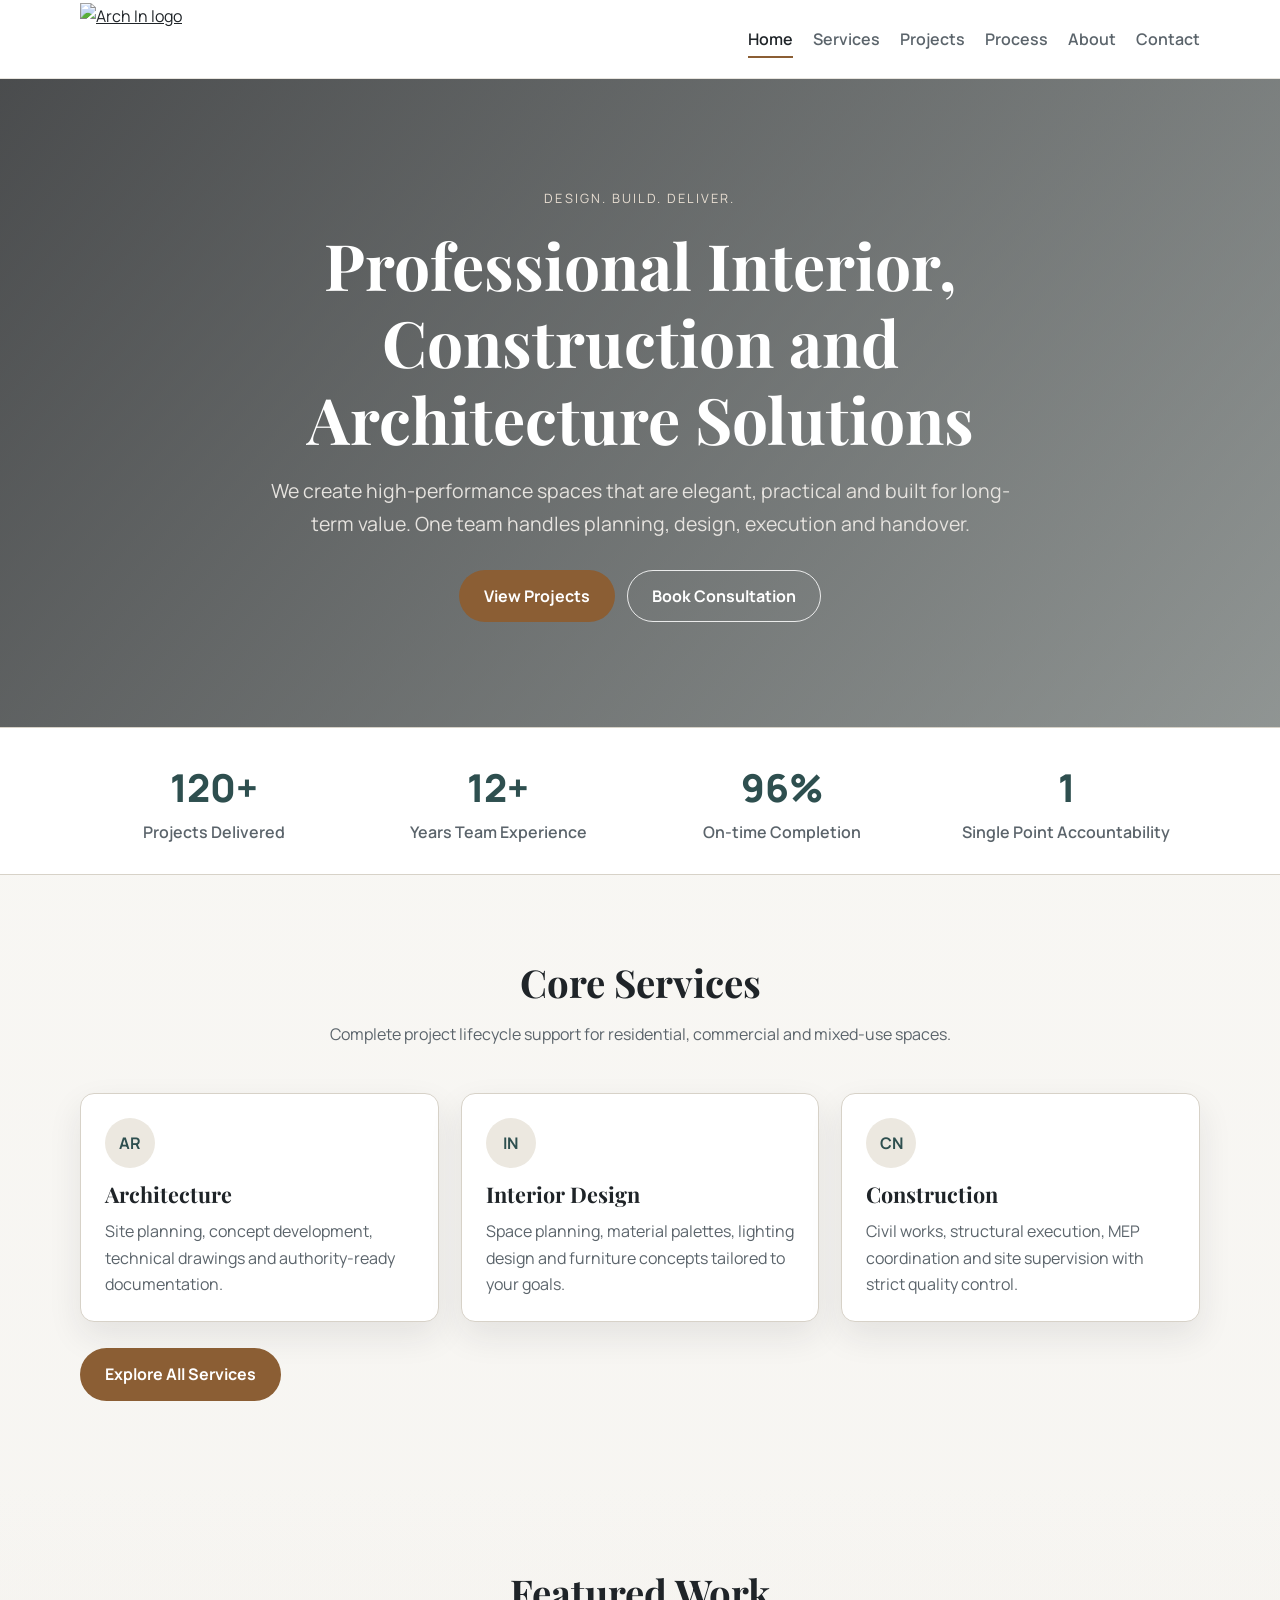
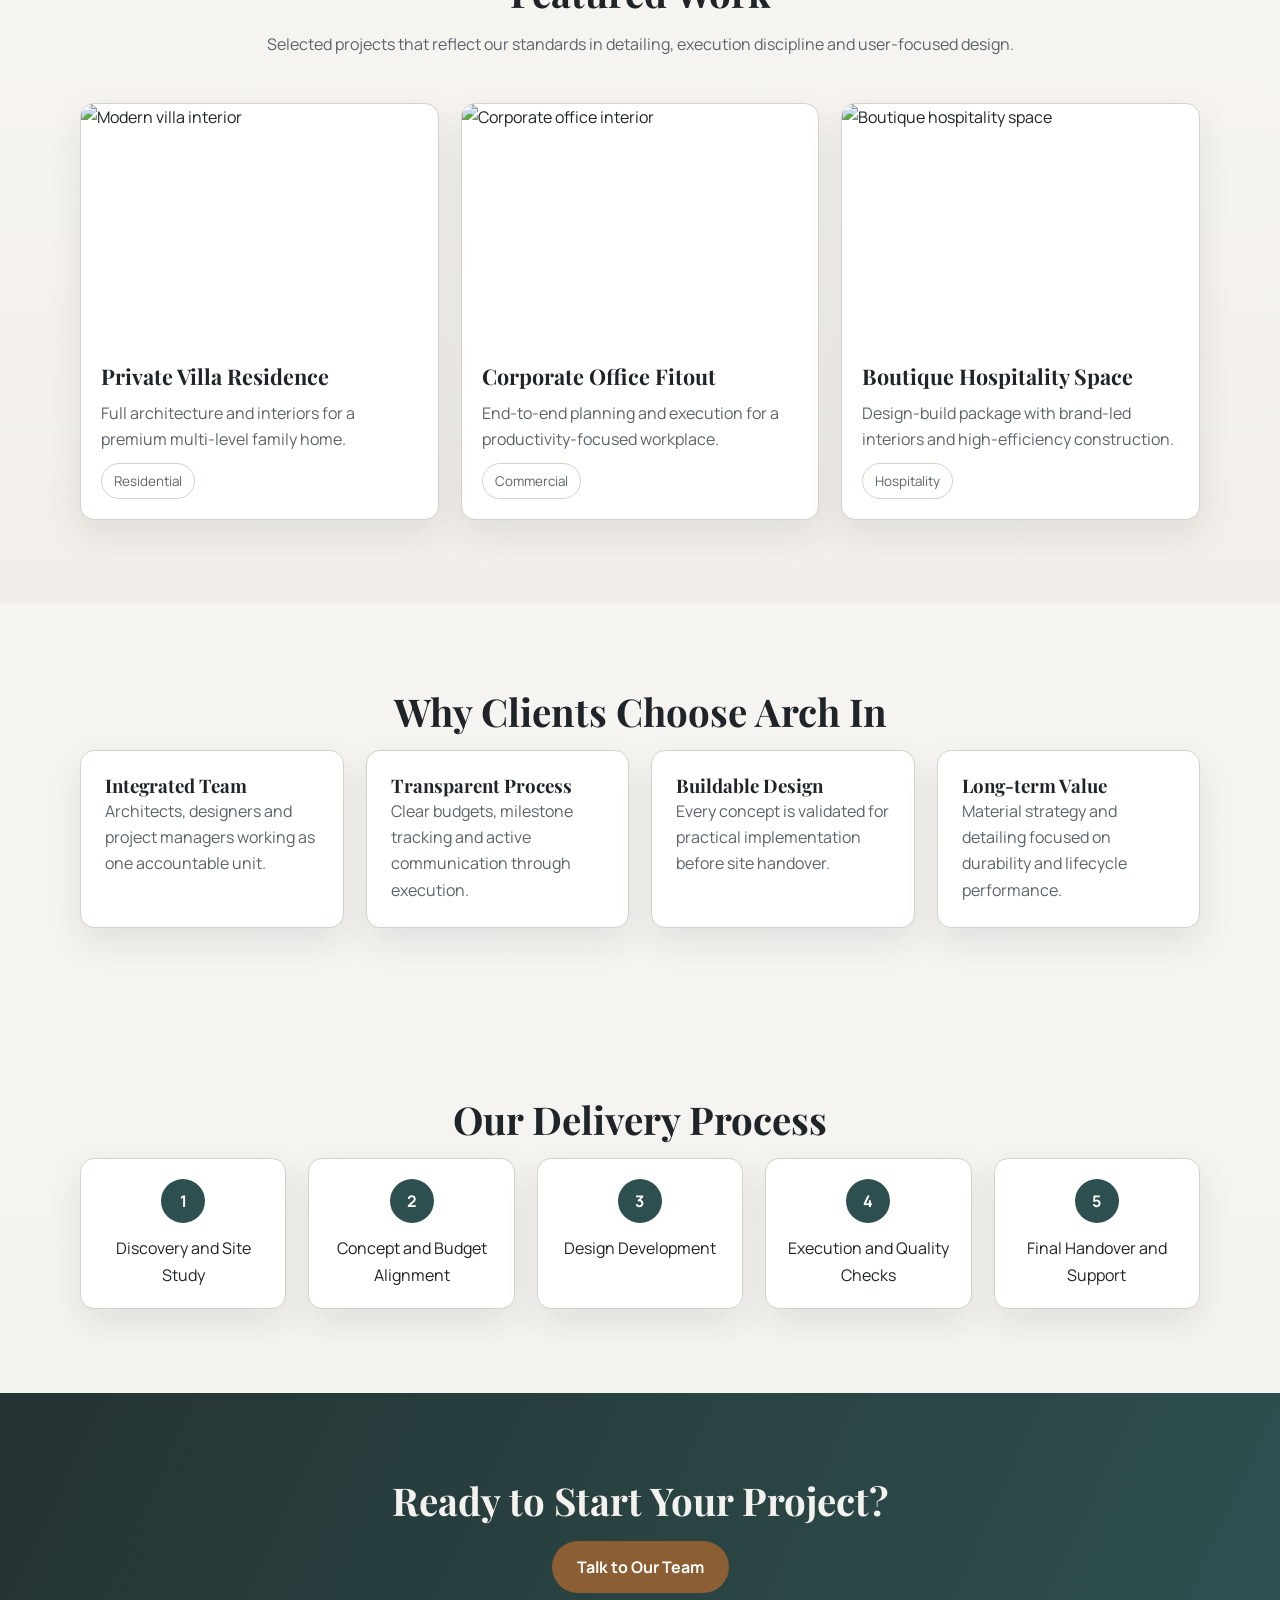
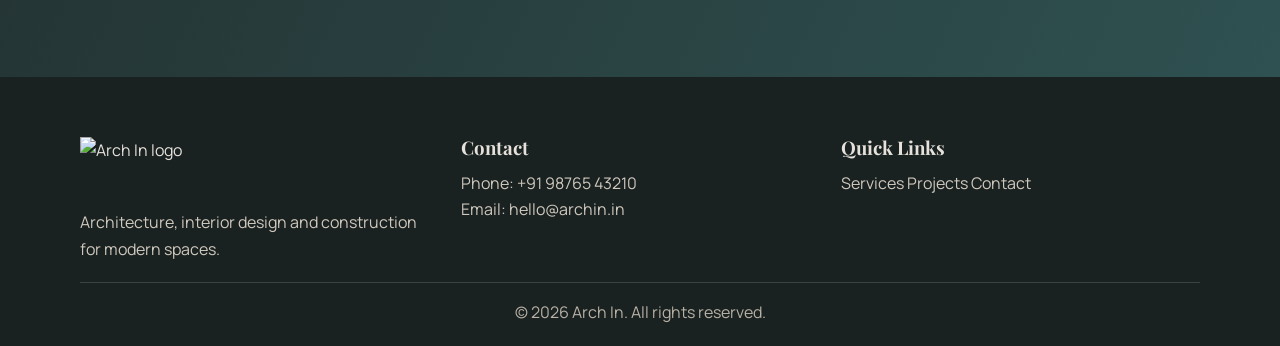
==== index.html @ e8196bdd "first commit" ====
<!DOCTYPE html>
<html lang="en">
<head>
  <meta charset="UTF-8">
  <meta name="viewport" content="width=device-width, initial-scale=1.0">
  <title>Arch In | Interior, Construction and Architecture Company</title>
  <meta name="description" content="Arch In delivers architecture, interior design and construction services for residential and commercial projects.">
  <link rel="preconnect" href="https://fonts.googleapis.com">
  <link rel="preconnect" href="https://fonts.gstatic.com" crossorigin>
  <link href="https://fonts.googleapis.com/css2?family=Manrope:wght@400;500;600;700;800&family=Playfair+Display:wght@500;600;700&display=swap" rel="stylesheet">
  <link rel="stylesheet" href="assets/css/style.css">
</head>
<body>
  <header class="header">
    <nav class="nav container">
      <a href="index.html" class="nav__logo">
        <img src="assets/img/" alt="Arch In logo" class="logo">
      </a>
      <ul class="nav__menu">
        <li><a href="index.html" class="nav__link active">Home</a></li>
        <li><a href="services.html" class="nav__link">Services</a></li>
        <li><a href="projects.html" class="nav__link">Projects</a></li>
        <li><a href="process.html" class="nav__link">Process</a></li>
        <li><a href="about.html" class="nav__link">About</a></li>
        <li><a href="contact.html" class="nav__link">Contact</a></li>
      </ul>
    </nav>
  </header>

  <section class="hero hero--home">
    <div class="container hero__content">
      <span class="hero__eyebrow">Design. Build. Deliver.</span>
      <h1 class="hero__title">Professional Interior, Construction and Architecture Solutions</h1>
      <p class="hero__text">We create high-performance spaces that are elegant, practical and built for long-term value. One team handles planning, design, execution and handover.</p>
      <div class="hero__buttons">
        <a href="projects.html" class="btn btn--primary">View Projects</a>
        <a href="contact.html" class="btn btn--secondary">Book Consultation</a>
      </div>
    </div>
  </section>

  <section class="stats">
    <div class="container stats__grid">
      <div class="stat"><div class="stat__number">120+</div><div class="stat__label">Projects Delivered</div></div>
      <div class="stat"><div class="stat__number">12+</div><div class="stat__label">Years Team Experience</div></div>
      <div class="stat"><div class="stat__number">96%</div><div class="stat__label">On-time Completion</div></div>
      <div class="stat"><div class="stat__number">1</div><div class="stat__label">Single Point Accountability</div></div>
    </div>
  </section>

  <section class="services section">
    <div class="container">
      <h2 class="section__title">Core Services</h2>
      <p class="section__lead">Complete project lifecycle support for residential, commercial and mixed-use spaces.</p>
      <div class="services__grid">
        <article class="service__card card">
          <div class="service__icon">AR</div>
          <h3>Architecture</h3>
          <p>Site planning, concept development, technical drawings and authority-ready documentation.</p>
        </article>
        <article class="service__card card">
          <div class="service__icon">IN</div>
          <h3>Interior Design</h3>
          <p>Space planning, material palettes, lighting design and furniture concepts tailored to your goals.</p>
        </article>
        <article class="service__card card">
          <div class="service__icon">CN</div>
          <h3>Construction</h3>
          <p>Civil works, structural execution, MEP coordination and site supervision with strict quality control.</p>
        </article>
      </div>
      <a href="services.html" class="btn btn--primary">Explore All Services</a>
    </div>
  </section>

  <section class="projects section">
    <div class="container">
      <h2 class="section__title">Featured Work</h2>
      <p class="section__lead">Selected projects that reflect our standards in detailing, execution discipline and user-focused design.</p>
      <div class="projects__grid">
        <article class="project__card card">
          <img src="assets/img/project1.jpg" class="project__img" alt="Modern villa interior">
          <div class="project__content">
            <h3>Private Villa Residence</h3>
            <p>Full architecture and interiors for a premium multi-level family home.</p>
            <span class="project__type">Residential</span>
          </div>
        </article>
        <article class="project__card card">
          <img src="assets/img/project2.jpg" class="project__img" alt="Corporate office interior">
          <div class="project__content">
            <h3>Corporate Office Fitout</h3>
            <p>End-to-end planning and execution for a productivity-focused workplace.</p>
            <span class="project__type">Commercial</span>
          </div>
        </article>
        <article class="project__card card">
          <img src="assets/img/project3.jpg" class="project__img" alt="Boutique hospitality space">
          <div class="project__content">
            <h3>Boutique Hospitality Space</h3>
            <p>Design-build package with brand-led interiors and high-efficiency construction.</p>
            <span class="project__type">Hospitality</span>
          </div>
        </article>
      </div>
    </div>
  </section>

  <section class="why-us section">
    <div class="container">
      <h2 class="section__title">Why Clients Choose Arch In</h2>
      <div class="why-us__grid">
        <article class="why-us__item">
          <h3>Integrated Team</h3>
          <p>Architects, designers and project managers working as one accountable unit.</p>
        </article>
        <article class="why-us__item">
          <h3>Transparent Process</h3>
          <p>Clear budgets, milestone tracking and active communication through execution.</p>
        </article>
        <article class="why-us__item">
          <h3>Buildable Design</h3>
          <p>Every concept is validated for practical implementation before site handover.</p>
        </article>
        <article class="why-us__item">
          <h3>Long-term Value</h3>
          <p>Material strategy and detailing focused on durability and lifecycle performance.</p>
        </article>
      </div>
    </div>
  </section>

  <section class="process section">
    <div class="container">
      <h2 class="section__title">Our Delivery Process</h2>
      <div class="process__steps">
        <div class="process__step"><div class="process__number">1</div><p>Discovery and Site Study</p></div>
        <div class="process__step"><div class="process__number">2</div><p>Concept and Budget Alignment</p></div>
        <div class="process__step"><div class="process__number">3</div><p>Design Development</p></div>
        <div class="process__step"><div class="process__number">4</div><p>Execution and Quality Checks</p></div>
        <div class="process__step"><div class="process__number">5</div><p>Final Handover and Support</p></div>
      </div>
    </div>
  </section>

  <section class="cta section">
    <div class="container">
      <h2>Ready to Start Your Project?</h2>
      <a href="contact.html" class="btn btn--primary">Talk to Our Team</a>
    </div>
  </section>

  <footer class="footer">
    <div class="container">
      <div class="footer__content">
        <div class="footer__section">
          <img src="assets/img/arch." alt="Arch In logo" class="logo">
          <p>Architecture, interior design and construction for modern spaces.</p>
        </div>
        <div class="footer__section">
          <h3>Contact</h3>
          <p>Phone: +91 98765 43210</p>
          <p>Email: hello@archin.in</p>
        </div>
        <div class="footer__section">
          <h3>Quick Links</h3>
          <a href="services.html">Services</a>
          <a href="projects.html">Projects</a>
          <a href="contact.html">Contact</a>
        </div>
      </div>
      <div class="footer__bottom">
        <p>&copy; 2026 Arch In. All rights reserved.</p>
      </div>
    </div>
  </footer>
</body>
</html>
---- assets/css/style.css ----
:root {
  --bg: #f4f2ee;
  --surface: #ffffff;
  --surface-alt: #ece8e0;
  --ink: #1f2428;
  --muted: #5b646b;
  --line: #d7d2c8;
  --brand: #8b5e34;
  --brand-dark: #6d4827;
  --accent: #2e4f4f;
  --radius: 14px;
  --shadow: 0 14px 34px rgba(31, 36, 40, 0.09);
}

* {
  margin: 0;
  padding: 0;
  box-sizing: border-box;
}

html {
  scroll-behavior: smooth;
}

body {
  font-family: "Manrope", "Segoe UI", Tahoma, sans-serif;
  line-height: 1.65;
  color: var(--ink);
  background: linear-gradient(180deg, #f9f8f5 0%, var(--bg) 100%);
}

h1,
h2,
h3,
h4 {
  font-family: "Playfair Display", Georgia, serif;
  line-height: 1.2;
}

img {
  display: block;
  max-width: 100%;
}

a {
  color: inherit;
}

.container {
  width: min(1120px, 92vw);
  margin: 0 auto;
}

.section {
  padding: 84px 0;
}

.section__title {
  text-align: center;
  font-size: clamp(1.8rem, 3vw, 2.7rem);
  margin-bottom: 16px;
}

.section__lead {
  max-width: 760px;
  margin: 0 auto 46px;
  text-align: center;
  color: var(--muted);
}

.header {
  position: sticky;
  top: 0;
  z-index: 999;
  background: rgba(255, 255, 255, 0.92);
  backdrop-filter: blur(9px);
  border-bottom: 1px solid rgba(215, 210, 200, 0.6);
}

.nav {
  min-height: 78px;
  display: flex;
  align-items: center;
  justify-content: space-between;
  gap: 24px;
}

.logo {
  height: 72px;
  width: auto;
}

.nav__menu {
  list-style: none;
  display: flex;
  flex-wrap: wrap;
  gap: 20px;
}

.nav__link {
  text-decoration: none;
  font-weight: 600;
  color: var(--muted);
  position: relative;
}

.nav__link::after {
  content: "";
  position: absolute;
  left: 0;
  bottom: -8px;
  width: 0;
  height: 2px;
  background: var(--brand);
  transition: width 0.25s ease;
}

.nav__link:hover,
.nav__link.active {
  color: var(--ink);
}

.nav__link:hover::after,
.nav__link.active::after {
  width: 100%;
}

.hero {
  min-height: clamp(520px, 72vh, 760px);
  display: grid;
  place-items: center;
  color: #fff;
  text-align: center;
  background-size: cover;
  background-position: center;
  position: relative;
}

.hero::before {
  content: "";
  position: absolute;
  inset: 0;
  background: linear-gradient(130deg, rgba(13, 16, 19, 0.74), rgba(30, 42, 42, 0.48));
}

.hero__content {
  position: relative;
  max-width: 880px;
  padding: 18px;
}

.hero__eyebrow {
  display: inline-block;
  letter-spacing: 0.16em;
  text-transform: uppercase;
  font-size: 0.8rem;
  margin-bottom: 18px;
  color: #e7ddd1;
}

.hero__title {
  font-size: clamp(2rem, 5vw, 4rem);
  margin-bottom: 18px;
}

.hero__text {
  max-width: 760px;
  margin: 0 auto;
  color: #e6e3df;
  font-size: clamp(1rem, 2vw, 1.22rem);
}

.hero__buttons {
  margin-top: 30px;
  display: flex;
  justify-content: center;
  gap: 12px;
  flex-wrap: wrap;
}

.hero--home {
  background-image: url("https://images.unsplash.com/photo-1600607687939-ce8a6c25118c?auto=format&fit=crop&w=1900&q=80");
}

.hero--sub {
  min-height: 430px;
}

.hero--services {
  background-image: url("https://images.unsplash.com/photo-1616594039964-3f6d2f9f8fe8?auto=format&fit=crop&w=1800&q=80");
}

.hero--projects {
  background-image: url("https://images.unsplash.com/photo-1489515217757-5fd1be406fef?auto=format&fit=crop&w=1800&q=80");
}

.hero--about {
  background-image: url("https://images.unsplash.com/photo-1505693416388-ac5ce068fe85?auto=format&fit=crop&w=1800&q=80");
}

.hero--contact {
  background-image: url("https://images.unsplash.com/photo-1486406146926-c627a92ad1ab?auto=format&fit=crop&w=1800&q=80");
}

.hero--process {
  background-image: url("https://images.unsplash.com/photo-1523413651479-597eb2da0ad6?auto=format&fit=crop&w=1800&q=80");
}

.btn {
  text-decoration: none;
  display: inline-flex;
  align-items: center;
  justify-content: center;
  padding: 12px 24px;
  border-radius: 999px;
  border: 1px solid transparent;
  font-weight: 700;
  transition: 0.2s ease;
}

.btn--primary {
  background: var(--brand);
  color: #fff;
}

.btn--primary:hover {
  transform: translateY(-1px);
  background: var(--brand-dark);
}

.btn--secondary {
  border-color: rgba(255, 255, 255, 0.85);
  color: #fff;
}

.btn--secondary:hover {
  background: #fff;
  color: var(--ink);
}

.btn--full {
  width: 100%;
}

.stats {
  background: var(--surface);
  border-top: 1px solid var(--line);
  border-bottom: 1px solid var(--line);
}

.stats__grid {
  display: grid;
  grid-template-columns: repeat(4, 1fr);
  gap: 16px;
}

.stat {
  text-align: center;
  padding: 28px 14px;
}

.stat__number {
  font-size: clamp(1.7rem, 3vw, 2.4rem);
  font-weight: 800;
  color: var(--accent);
}

.stat__label {
  color: var(--muted);
  font-weight: 600;
}

.services,
.projects,
.values,
.process,
.contact-main,
.story,
.detail,
.grid-section {
  background: transparent;
}

.services__grid,
.projects__grid,
.values__grid,
.why-us__grid,
.network__grid,
.contact__grid,
.process__steps,
.cards-3 {
  display: grid;
  gap: 22px;
}

.services__grid {
  grid-template-columns: repeat(3, minmax(0, 1fr));
}

.projects__grid,
.values__grid,
.cards-3 {
  grid-template-columns: repeat(3, minmax(0, 1fr));
}

.why-us__grid,
.network__grid {
  grid-template-columns: repeat(4, minmax(0, 1fr));
}

.card {
  background: var(--surface);
  border-radius: var(--radius);
  border: 1px solid var(--line);
  box-shadow: var(--shadow);
  padding: 24px;
}

.service__icon,
.value__icon,
.network__icon,
.contact__icon {
  width: 50px;
  height: 50px;
  border-radius: 50%;
  display: grid;
  place-items: center;
  font-weight: 700;
  background: var(--surface-alt);
  color: var(--accent);
  margin-bottom: 14px;
}

.service__card h3,
.project__content h3,
.value__card h3,
.contact__item h3,
.network__item h3,
.step__title,
.feature__title {
  margin-bottom: 10px;
  font-size: 1.35rem;
}

.service__card p,
.project__content p,
.value__card p,
.why-us__item p,
.network__item p,
.contact__item p,
.text-muted {
  color: var(--muted);
}

.services .btn {
  margin-top: 26px;
}

.projects {
  background: linear-gradient(180deg, transparent, rgba(236, 232, 224, 0.45));
}

.project__card {
  overflow: hidden;
  padding: 0;
}

.project__img {
  width: 100%;
  height: 240px;
  object-fit: cover;
}

.project__content {
  padding: 20px;
}

.project__type {
  display: inline-flex;
  margin-top: 10px;
  font-size: 0.84rem;
  border: 1px solid var(--line);
  border-radius: 999px;
  padding: 6px 12px;
  color: var(--muted);
}

.why-us__item,
.network__item,
.value__card,
.service__card,
.feature__item {
  background: var(--surface);
  border: 1px solid var(--line);
  border-radius: var(--radius);
  box-shadow: var(--shadow);
  padding: 24px;
}

.process__steps {
  grid-template-columns: repeat(5, minmax(0, 1fr));
}

.process__step {
  text-align: center;
  background: var(--surface);
  border-radius: var(--radius);
  border: 1px solid var(--line);
  padding: 20px;
  box-shadow: var(--shadow);
}

.process__number {
  width: 44px;
  height: 44px;
  border-radius: 50%;
  display: grid;
  place-items: center;
  background: var(--accent);
  color: #fff;
  margin: 0 auto 12px;
  font-weight: 700;
}

.story__content,
.areas__content,
.detail__content {
  display: grid;
  grid-template-columns: 1.2fr 1fr;
  gap: 30px;
  align-items: center;
}

.story__image img,
.detail__media img,
.service-detail__image img {
  border-radius: var(--radius);
  box-shadow: var(--shadow);
  border: 1px solid var(--line);
  min-height: 300px;
  object-fit: cover;
}

.service-detail {
  padding: 56px 0;
}

.service-detail__content {
  display: grid;
  grid-template-columns: 1.1fr 1fr;
  gap: 30px;
  align-items: center;
}

.service-detail__text ul,
.project-detail__text ul,
.clean-list {
  list-style: none;
  display: grid;
  gap: 9px;
  margin: 18px 0 22px;
}

.service-detail__text li,
.project-detail__text li,
.clean-list li {
  position: relative;
  padding-left: 22px;
}

.service-detail__text li::before,
.project-detail__text li::before,
.clean-list li::before {
  content: ">";
  position: absolute;
  left: 0;
  color: var(--brand);
  font-weight: 700;
}

.alternate-bg {
  background: rgba(236, 232, 224, 0.55);
}

.filters {
  padding: 26px 0;
}

.filters__list {
  display: flex;
  justify-content: center;
  flex-wrap: wrap;
  gap: 12px;
}

.filter__btn {
  text-decoration: none;
  padding: 10px 18px;
  border: 1px solid var(--line);
  border-radius: 999px;
  color: var(--muted);
  font-weight: 700;
  background: var(--surface);
}

.filter__btn.active,
.filter__btn:hover {
  background: var(--accent);
  color: #fff;
  border-color: var(--accent);
}

.project-detail {
  background: rgba(236, 232, 224, 0.42);
}

.project-detail__meta {
  margin-top: 14px;
  display: flex;
  flex-wrap: wrap;
  gap: 10px;
}

.project-detail__meta span {
  display: inline-flex;
  border: 1px solid var(--line);
  border-radius: 999px;
  background: var(--surface);
  padding: 7px 13px;
  color: var(--muted);
}

.project-detail__gallery {
  margin: 28px 0;
  display: grid;
  grid-template-columns: repeat(3, minmax(0, 1fr));
  gap: 16px;
}

.project-detail__gallery img {
  width: 100%;
  height: 240px;
  object-fit: cover;
  border-radius: var(--radius);
  border: 1px solid var(--line);
  box-shadow: var(--shadow);
}

.project-detail__content {
  display: grid;
  grid-template-columns: 1.5fr 1fr;
  gap: 24px;
}

.project__stats {
  display: flex;
  gap: 16px;
}

.project-detail__sidebar {
  background: var(--surface);
  border: 1px solid var(--line);
  border-radius: var(--radius);
  box-shadow: var(--shadow);
  padding: 20px;
  height: fit-content;
}

.contact__grid {
  grid-template-columns: 1.05fr 0.95fr;
  align-items: start;
}

.contact__form-section,
.contact__info,
.contact__item {
  background: var(--surface);
  border: 1px solid var(--line);
  border-radius: var(--radius);
  box-shadow: var(--shadow);
}

.contact__form-section,
.contact__info {
  padding: 24px;
}

.contact__form {
  display: grid;
  gap: 12px;
}

.form__row {
  display: grid;
  grid-template-columns: repeat(2, minmax(0, 1fr));
  gap: 12px;
}

.form__group input,
.form__group select,
.form__group textarea {
  width: 100%;
  border: 1px solid var(--line);
  border-radius: 10px;
  padding: 11px 12px;
  font: inherit;
}

.form__group input:focus,
.form__group select:focus,
.form__group textarea:focus {
  outline: 2px solid rgba(46, 79, 79, 0.2);
  border-color: var(--accent);
}

.contact__info {
  display: grid;
  gap: 14px;
}

.contact__item {
  padding: 18px;
  display: grid;
  grid-template-columns: auto 1fr;
  gap: 12px;
}

.contact__link {
  text-decoration: none;
  color: var(--accent);
  font-weight: 700;
}

.social__links {
  display: grid;
  gap: 8px;
}

.social__link {
  text-decoration: none;
  color: var(--muted);
  font-weight: 600;
}

.map-container {
  margin-top: 16px;
  border-radius: var(--radius);
  border: 1px solid var(--line);
  box-shadow: var(--shadow);
  overflow: hidden;
  height: 360px;
}

.cta {
  text-align: center;
  background: linear-gradient(115deg, #243333, #2f5151);
  color: #f4f2ee;
}

.cta h2 {
  font-size: clamp(1.6rem, 3.5vw, 2.4rem);
  margin-bottom: 18px;
}

.footer {
  background: #192121;
  color: #e6e2db;
  padding: 60px 0 20px;
}

.footer__content {
  display: grid;
  grid-template-columns: repeat(3, minmax(0, 1fr));
  gap: 22px;
  margin-bottom: 20px;
}

.footer__section h3 {
  margin-bottom: 10px;
}

.footer__section p,
.footer__section a {
  color: #cfc8bd;
}

.footer__section a {
  text-decoration: none;
  display: inline-block;
  margin-bottom: 7px;
}

.footer__section a:hover {
  color: #fff;
}

.footer__bottom {
  border-top: 1px solid rgba(255, 255, 255, 0.15);
  padding-top: 16px;
  text-align: center;
  color: #b8b1a5;
}

@media (max-width: 1024px) {
  .services__grid,
  .projects__grid,
  .values__grid,
  .cards-3,
  .why-us__grid,
  .network__grid {
    grid-template-columns: repeat(2, minmax(0, 1fr));
  }

  .process__steps {
    grid-template-columns: repeat(3, minmax(0, 1fr));
  }

  .footer__content {
    grid-template-columns: repeat(2, minmax(0, 1fr));
  }
}

@media (max-width: 768px) {
  .nav {
    flex-direction: column;
    padding: 14px 0;
  }

  .nav__menu {
    justify-content: center;
    gap: 10px 14px;
  }

  .section {
    padding: 66px 0;
  }

  .hero {
    min-height: 510px;
  }

  .hero--sub {
    min-height: 390px;
  }

  .services__grid,
  .projects__grid,
  .values__grid,
  .cards-3,
  .why-us__grid,
  .network__grid,
  .process__steps,
  .stats__grid,
  .project-detail__gallery,
  .contact__grid,
  .form__row,
  .footer__content,
  .story__content,
  .areas__content,
  .detail__content,
  .service-detail__content,
  .project-detail__content {
    grid-template-columns: 1fr;
  }

  .project__stats {
    justify-content: space-between;
  }
}
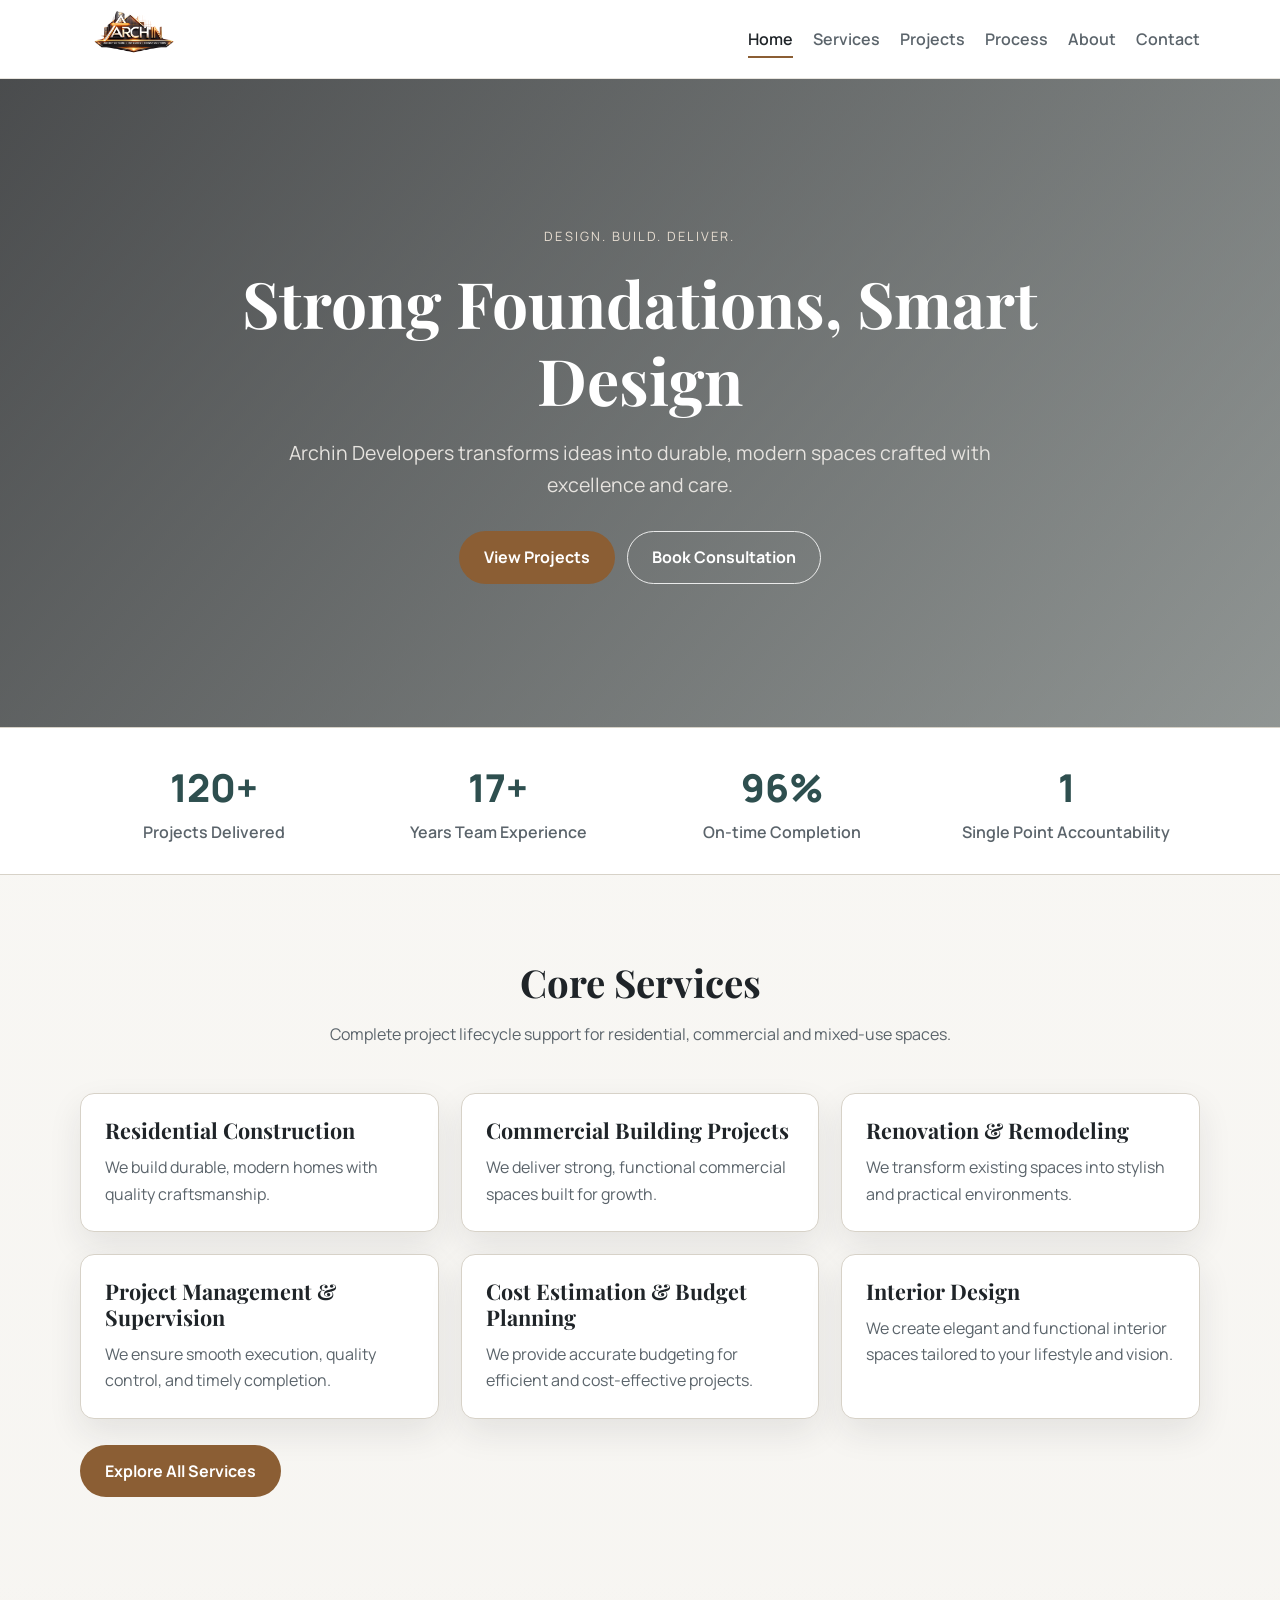
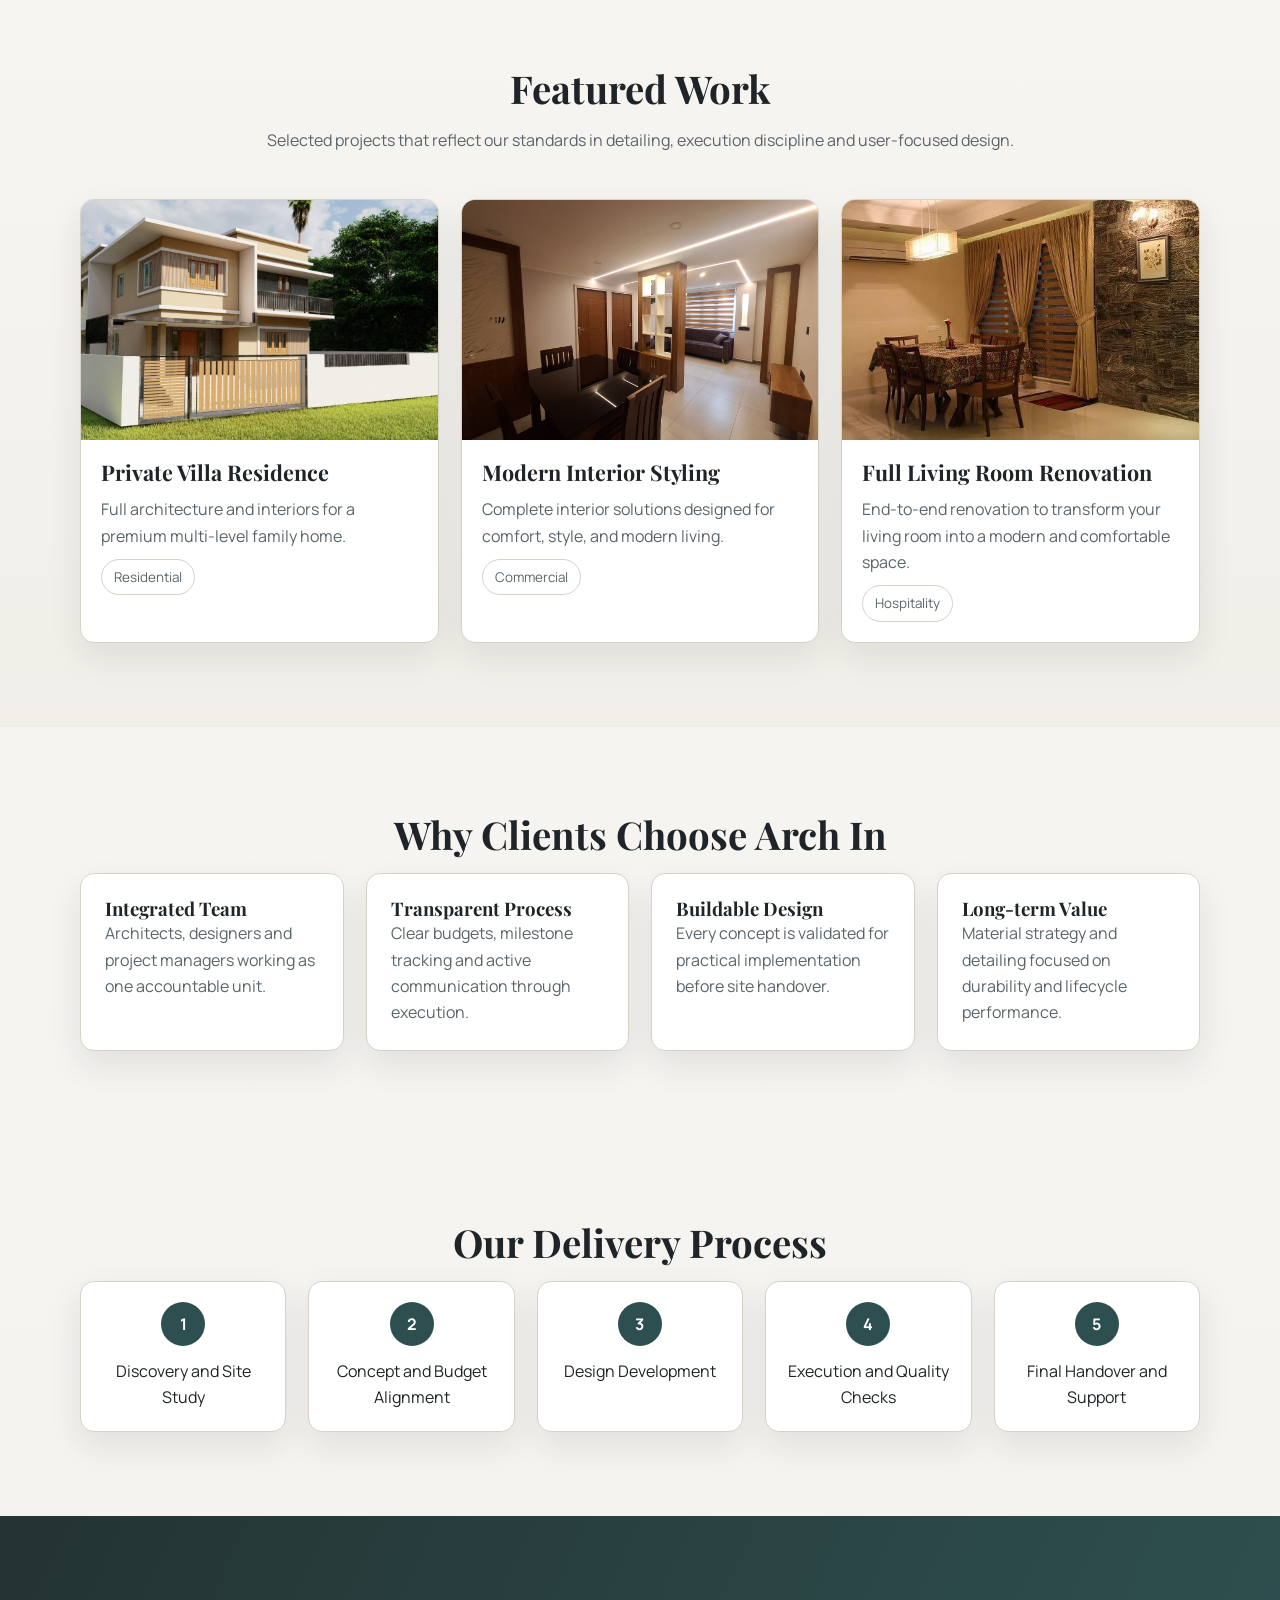
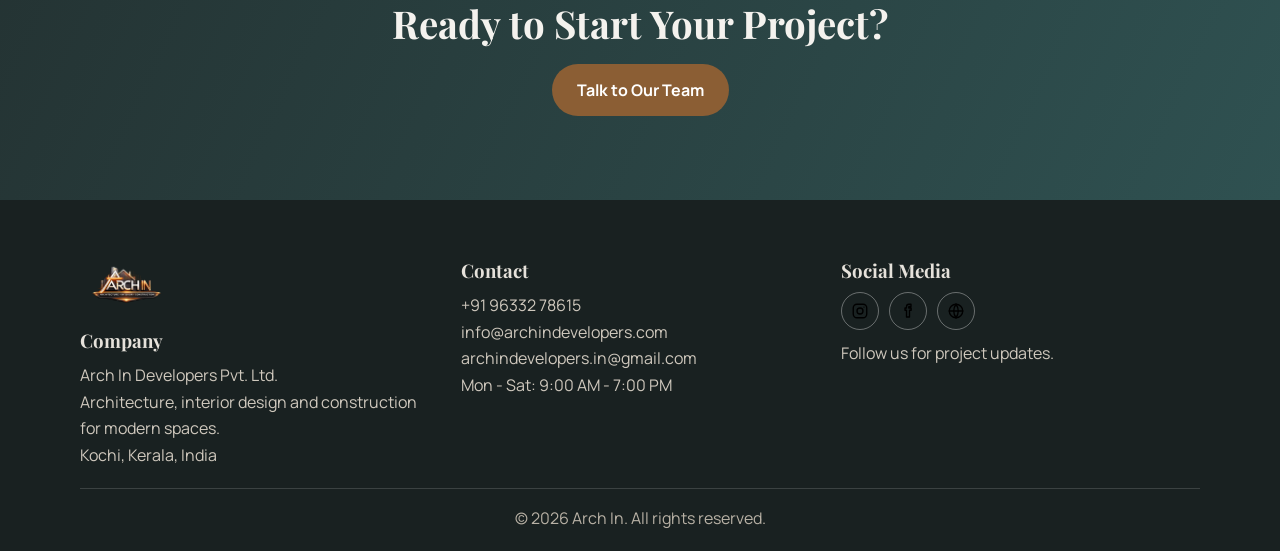
==== commit 123c1223: "index , contact" ====
--- a/index.html
+++ b/index.html
@@ -13,10 +13,13 @@
 <body>
   <header class="header">
     <nav class="nav container">
+      <button class="menu-toggle" type="button" aria-label="Toggle menu" aria-expanded="false" aria-controls="site-menu">
+        <span></span><span></span><span></span>
+      </button>
       <a href="index.html" class="nav__logo">
-        <img src="assets/img/" alt="Arch In logo" class="logo">
+        <img src="assets/img/arch_in.png" alt="Arch In logo" class="logo">
       </a>
-      <ul class="nav__menu">
+      <ul class="nav__menu" id="site-menu">
         <li><a href="index.html" class="nav__link active">Home</a></li>
         <li><a href="services.html" class="nav__link">Services</a></li>
         <li><a href="projects.html" class="nav__link">Projects</a></li>
@@ -27,11 +30,13 @@
     </nav>
   </header>
 
+  <div class="menu-backdrop" aria-hidden="true"></div>
+
   <section class="hero hero--home">
     <div class="container hero__content">
       <span class="hero__eyebrow">Design. Build. Deliver.</span>
-      <h1 class="hero__title">Professional Interior, Construction and Architecture Solutions</h1>
-      <p class="hero__text">We create high-performance spaces that are elegant, practical and built for long-term value. One team handles planning, design, execution and handover.</p>
+      <h1 class="hero__title">Strong Foundations, Smart Design</h1>
+      <p class="hero__text">Archin Developers transforms ideas into durable, modern spaces crafted with excellence and care.</p>
       <div class="hero__buttons">
         <a href="projects.html" class="btn btn--primary">View Projects</a>
         <a href="contact.html" class="btn btn--secondary">Book Consultation</a>
@@ -42,7 +47,7 @@
   <section class="stats">
     <div class="container stats__grid">
       <div class="stat"><div class="stat__number">120+</div><div class="stat__label">Projects Delivered</div></div>
-      <div class="stat"><div class="stat__number">12+</div><div class="stat__label">Years Team Experience</div></div>
+      <div class="stat"><div class="stat__number">17+</div><div class="stat__label">Years Team Experience</div></div>
       <div class="stat"><div class="stat__number">96%</div><div class="stat__label">On-time Completion</div></div>
       <div class="stat"><div class="stat__number">1</div><div class="stat__label">Single Point Accountability</div></div>
     </div>
@@ -54,19 +59,28 @@
       <p class="section__lead">Complete project lifecycle support for residential, commercial and mixed-use spaces.</p>
       <div class="services__grid">
         <article class="service__card card">
-          <div class="service__icon">AR</div>
-          <h3>Architecture</h3>
-          <p>Site planning, concept development, technical drawings and authority-ready documentation.</p>
-        </article>
-        <article class="service__card card">
-          <div class="service__icon">IN</div>
+          <h3>Residential Construction</h3>
+          <p>We build durable, modern homes with quality craftsmanship.</p>
+        </article>
+        <article class="service__card card">
+          <h3>Commercial Building Projects</h3>
+          <p>We deliver strong, functional commercial spaces built for growth.</p>
+        </article>
+        <article class="service__card card">
+          <h3>Renovation & Remodeling</h3>
+          <p>We transform existing spaces into stylish and practical environments.</p>
+        </article>
+        <article class="service__card card">
+          <h3>Project Management & Supervision</h3>
+          <p>We ensure smooth execution, quality control, and timely completion.</p>
+        </article>
+        <article class="service__card card">
+          <h3>Cost Estimation & Budget Planning</h3>
+          <p>We provide accurate budgeting for efficient and cost-effective projects.</p>
+        </article>
+        <article class="service__card card">
           <h3>Interior Design</h3>
-          <p>Space planning, material palettes, lighting design and furniture concepts tailored to your goals.</p>
-        </article>
-        <article class="service__card card">
-          <div class="service__icon">CN</div>
-          <h3>Construction</h3>
-          <p>Civil works, structural execution, MEP coordination and site supervision with strict quality control.</p>
+          <p>We create elegant and functional interior spaces tailored to your lifestyle and vision.</p>
         </article>
       </div>
       <a href="services.html" class="btn btn--primary">Explore All Services</a>
@@ -79,7 +93,7 @@
       <p class="section__lead">Selected projects that reflect our standards in detailing, execution discipline and user-focused design.</p>
       <div class="projects__grid">
         <article class="project__card card">
-          <img src="assets/img/project1.jpg" class="project__img" alt="Modern villa interior">
+          <img src="assets/img/project1.jpeg" class="project__img" alt="Modern villa interior">
           <div class="project__content">
             <h3>Private Villa Residence</h3>
             <p>Full architecture and interiors for a premium multi-level family home.</p>
@@ -87,18 +101,18 @@
           </div>
         </article>
         <article class="project__card card">
-          <img src="assets/img/project2.jpg" class="project__img" alt="Corporate office interior">
+          <img src="assets/img/project2.jpeg" class="project__img" alt="Corporate office interior">
           <div class="project__content">
-            <h3>Corporate Office Fitout</h3>
-            <p>End-to-end planning and execution for a productivity-focused workplace.</p>
+            <h3>Modern Interior Styling</h3>
+            <p>Complete interior solutions designed for comfort, style, and modern living.</p>
             <span class="project__type">Commercial</span>
           </div>
         </article>
         <article class="project__card card">
-          <img src="assets/img/project3.jpg" class="project__img" alt="Boutique hospitality space">
+          <img src="assets/img/project3.jpeg" class="project__img" alt="Boutique hospitality space">
           <div class="project__content">
-            <h3>Boutique Hospitality Space</h3>
-            <p>Design-build package with brand-led interiors and high-efficiency construction.</p>
+            <h3>Full Living Room Renovation</h3>
+            <p>End-to-end renovation to transform your living room into a modern and comfortable space.</p>
             <span class="project__type">Hospitality</span>
           </div>
         </article>
@@ -150,29 +164,41 @@
     </div>
   </section>
 
-  <footer class="footer">
+    <footer class="footer">
     <div class="container">
       <div class="footer__content">
         <div class="footer__section">
-          <img src="assets/img/arch." alt="Arch In logo" class="logo">
+          <img src="assets/img/arch_in.png" alt="Arch In logo" class="logo footer__logo">
+          <h3>Company</h3>
+          <p>Arch In Developers Pvt. Ltd.</p>
           <p>Architecture, interior design and construction for modern spaces.</p>
+          <p>Kochi, Kerala, India</p>
         </div>
         <div class="footer__section">
           <h3>Contact</h3>
-          <p>Phone: +91 98765 43210</p>
-          <p>Email: hello@archin.in</p>
+          <p><a href="tel:+919633278615">+91 96332 78615</a></p>
+          <p><a href="mailto:info@archindevelopers.com">info@archindevelopers.com</a></p>
+          <p><a href="mailto:archindevelopers.in@gmail.com">archindevelopers.in@gmail.com</a></p>
+          <p>Mon - Sat: 9:00 AM - 7:00 PM</p>
         </div>
         <div class="footer__section">
-          <h3>Quick Links</h3>
-          <a href="services.html">Services</a>
-          <a href="projects.html">Projects</a>
-          <a href="contact.html">Contact</a>
+          <h3>Social Media</h3>
+          <div class="footer__social">
+            <a href="#" class="footer__social-link" aria-label="Instagram"><img src="assets/img/social-instagram.svg" alt="" class="footer__social-icon" aria-hidden="true"></a>
+            <a href="#" class="footer__social-link" aria-label="Facebook"><img src="assets/img/social-facebook.svg" alt="" class="footer__social-icon" aria-hidden="true"></a>
+            <a href="archindevelopers.com" class="footer__social-link" aria-label="website"><img src="assets/img/social-website.svg" alt="" class="footer__social-icon" aria-hidden="true"></a>
+          </div>
+          <p class="footer__social-note">Follow us for project updates.</p>
         </div>
       </div>
-      <div class="footer__bottom">
-        <p>&copy; 2026 Arch In. All rights reserved.</p>
-      </div>
+      <div class="footer__bottom"><p>&copy; 2026 Arch In. All rights reserved.</p></div>
     </div>
   </footer>
+  <script src="assets/js/main.js"></script>
 </body>
 </html>
+
+
+
+
+
--- a/assets/css/style.css
+++ b/assets/css/style.css
@@ -352,7 +352,7 @@
   color: var(--muted);
 }
 
-.services .btn {
+  .services .btn {
   margin-top: 26px;
 }
 
@@ -625,6 +625,11 @@
   gap: 12px;
 }
 
+.contact__icon-img {
+  width: 22px;
+  height: 22px;
+  display: block;
+}
 .contact__link {
   text-decoration: none;
   color: var(--accent);
@@ -651,6 +656,13 @@
   height: 360px;
 }
 
+.map-container iframe {
+  width: 100%;
+  height: 100%;
+  border: 0;
+  display: block;
+}
+
 .cta {
   text-align: center;
   background: linear-gradient(115deg, #243333, #2f5151);
@@ -675,6 +687,11 @@
   margin-bottom: 20px;
 }
 
+.footer__logo {
+  height: 62px;
+  margin-bottom: 8px;
+}
+
 .footer__section h3 {
   margin-bottom: 10px;
 }
@@ -686,12 +703,46 @@
 
 .footer__section a {
   text-decoration: none;
-  display: inline-block;
-  margin-bottom: 7px;
 }
 
 .footer__section a:hover {
   color: #fff;
+}
+
+.footer__social {
+  display: flex;
+  gap: 10px;
+  margin-bottom: 10px;
+}
+
+.footer__social-link {
+  width: 38px;
+  height: 38px;
+  border-radius: 50%;
+  border: 1px solid rgba(255, 255, 255, 0.35);
+  display: grid;
+  place-items: center;
+  font-size: 0.75rem;
+  font-weight: 700;
+  letter-spacing: 0.04em;
+  color: #e6e2db;
+  transition: 0.2s ease;
+}
+
+.footer__social-icon {
+  width: 18px;
+  height: 18px;
+  display: block;
+}
+
+.footer__social-link:hover {
+  background: var(--brand);
+  border-color: var(--brand);
+  color: #fff;
+}
+
+.footer__social-note {
+  color: #b8b1a5;
 }
 
 .footer__bottom {
@@ -699,6 +750,11 @@
   padding-top: 16px;
   text-align: center;
   color: #b8b1a5;
+}
+
+.menu-toggle,
+.menu-backdrop {
+  display: none;
 }
 
 @media (max-width: 1024px) {
@@ -722,13 +778,106 @@
 
 @media (max-width: 768px) {
   .nav {
+    justify-content: space-between;
+    min-height: 78px;
+    padding: 8px 0;
+  }
+
+  .nav__logo {
+    order: 1;
+  }
+
+  .nav__menu {
+    position: fixed;
+    top: 0;
+    left: 0;
+    width: min(280px, 82vw);
+    height: 100vh;
+    display: flex;
     flex-direction: column;
-    padding: 14px 0;
-  }
-
-  .nav__menu {
+    gap: 12px;
+    padding: 88px 20px 24px;
+    background: #192121;
+    border-right: 1px solid rgba(255, 255, 255, 0.12);
+    overflow-y: auto;
+    transform: translateX(-105%);
+    transition: transform 0.25s ease;
+    z-index: 1002;
+  }
+
+  .menu-toggle {
+    position: static;
+    transform: none;
+    order: 2;
+    margin-left: auto;
+    width: 44px;
+    height: 44px;
+    border: 1px solid rgba(25, 33, 33, 0.2);
+    border-radius: 14px;
+    background: #ffffff;
+    display: inline-flex;
+    flex-direction: column;
+    align-items: center;
     justify-content: center;
-    gap: 10px 14px;
+    gap: 6px;
+    z-index: 1003;
+    box-shadow: 0 10px 22px rgba(0, 0, 0, 0.12);
+    cursor: pointer;
+  }
+
+  .menu-toggle span {
+    width: 18px;
+    height: 2px;
+    background: #192121;
+    transition: transform 0.2s ease, opacity 0.2s ease;
+  }
+
+  .menu-backdrop {
+    display: block;
+    position: fixed;
+    inset: 0;
+    background: rgba(16, 20, 20, 0.42);
+    opacity: 0;
+    pointer-events: none;
+    transition: opacity 0.2s ease;
+    z-index: 998;
+  }
+
+  body.menu-open .nav__menu {
+    transform: translateX(0);
+  }
+
+  body.menu-open .menu-backdrop {
+    display: block;
+    opacity: 1;
+    pointer-events: auto;
+  }
+
+  body.menu-open .menu-toggle span:nth-child(1) {
+    transform: translateY(8px) rotate(45deg);
+  }
+
+  body.menu-open .menu-toggle span:nth-child(2) {
+    opacity: 0;
+  }
+
+  body.menu-open .menu-toggle span:nth-child(3) {
+    transform: translateY(-8px) rotate(-45deg);
+  }
+
+  .nav__link {
+    color: #d9d3c8;
+    font-size: 1rem;
+    padding: 6px 0;
+  }
+
+  .nav__link.active,
+  .nav__link:hover {
+    color: #ffffff;
+  }
+
+  .nav__link::after {
+    background: #d9d3c8;
   }
 
   .section {
@@ -743,7 +892,7 @@
     min-height: 390px;
   }
 
-  .services__grid,
+ .services__grid,
   .projects__grid,
   .values__grid,
   .cards-3,
@@ -767,3 +916,39 @@
     justify-content: space-between;
   }
 }
+
+
+.why-us__item
+
+
+@media (max-width: 768px) {
+  body:not(.menu-ready) .nav {
+    flex-direction: column;
+    gap: 10px;
+    padding: 12px 0;
+  }
+
+  body:not(.menu-ready) .nav__menu {
+    position: static;
+    width: auto;
+    height: auto;
+    flex-direction: row;
+    justify-content: center;
+    flex-wrap: wrap;
+    padding: 0;
+    background: transparent;
+    border-right: 0;
+    overflow: visible;
+    transform: none;
+    transition: none;
+    z-index: auto;
+  }
+
+  body:not(.menu-ready) .menu-toggle,
+  body:not(.menu-ready) .menu-backdrop {
+    display: none;
+  }
+}
+
+
+
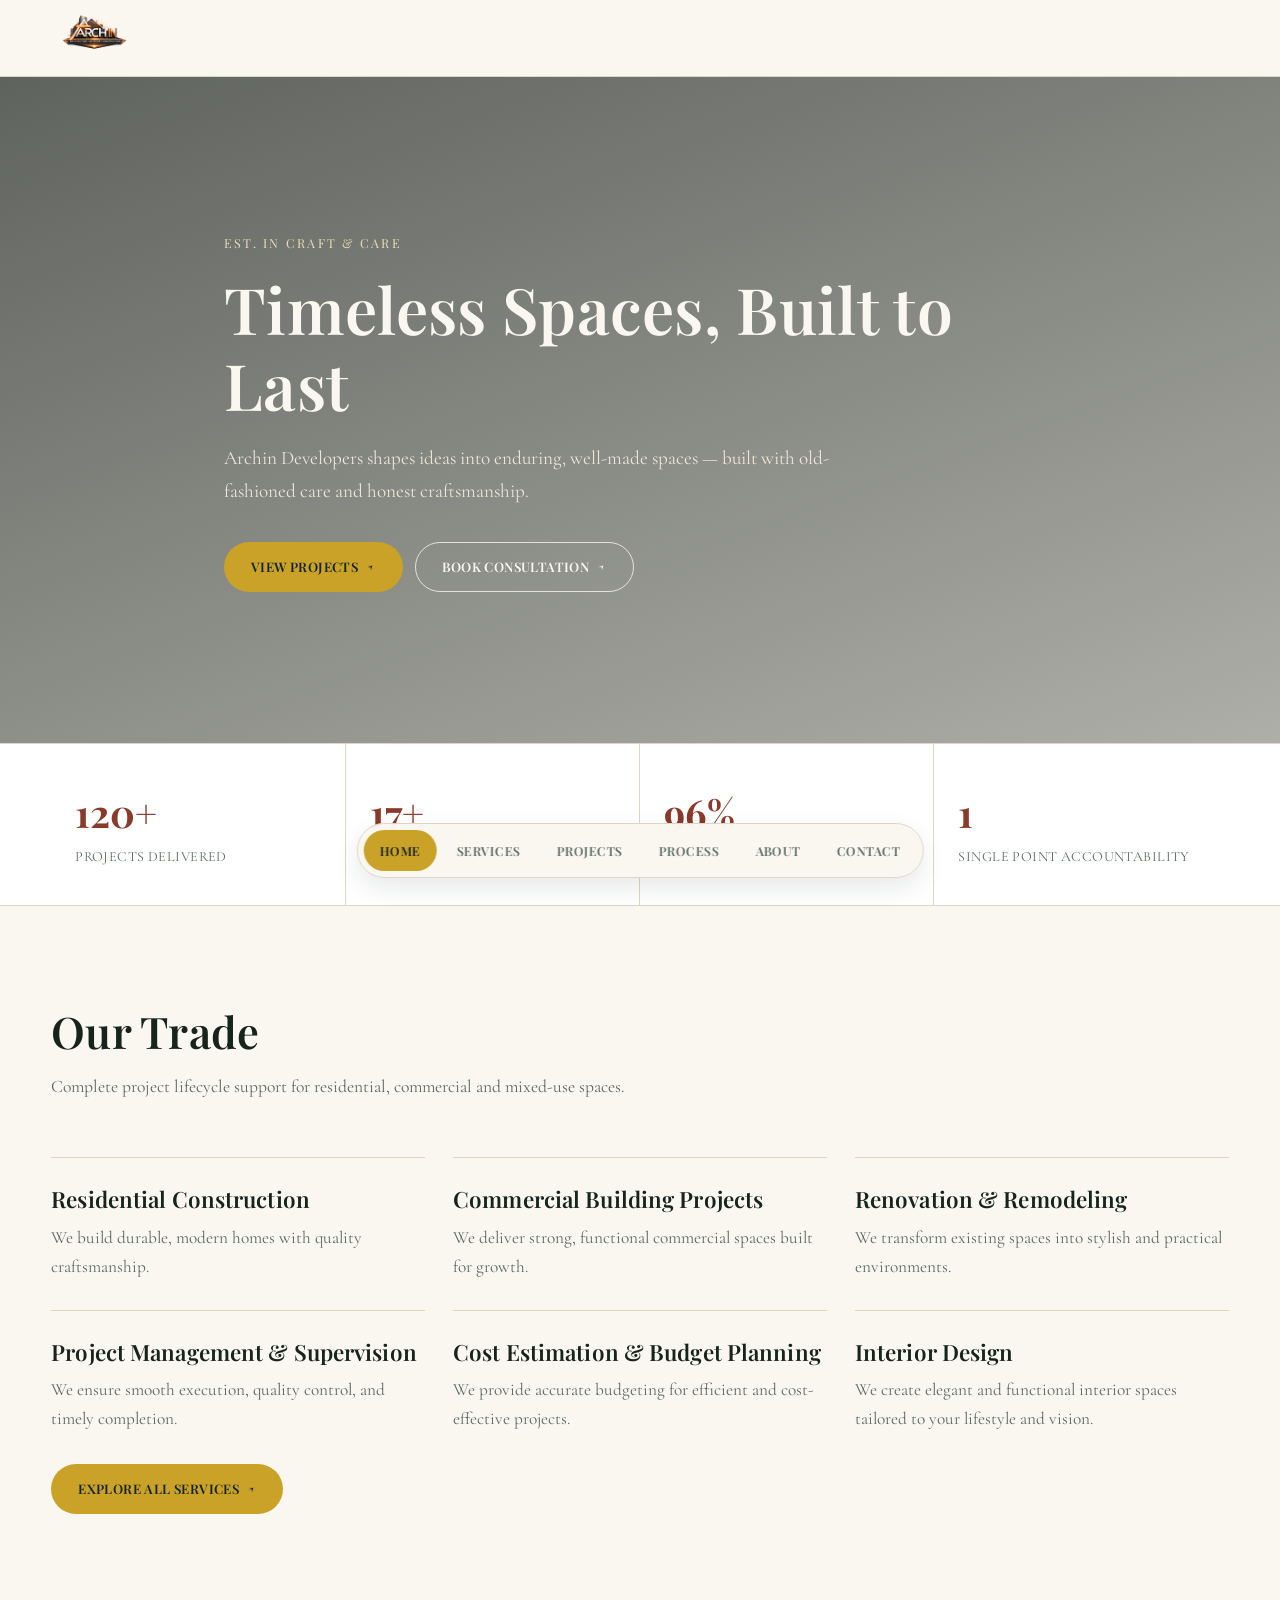
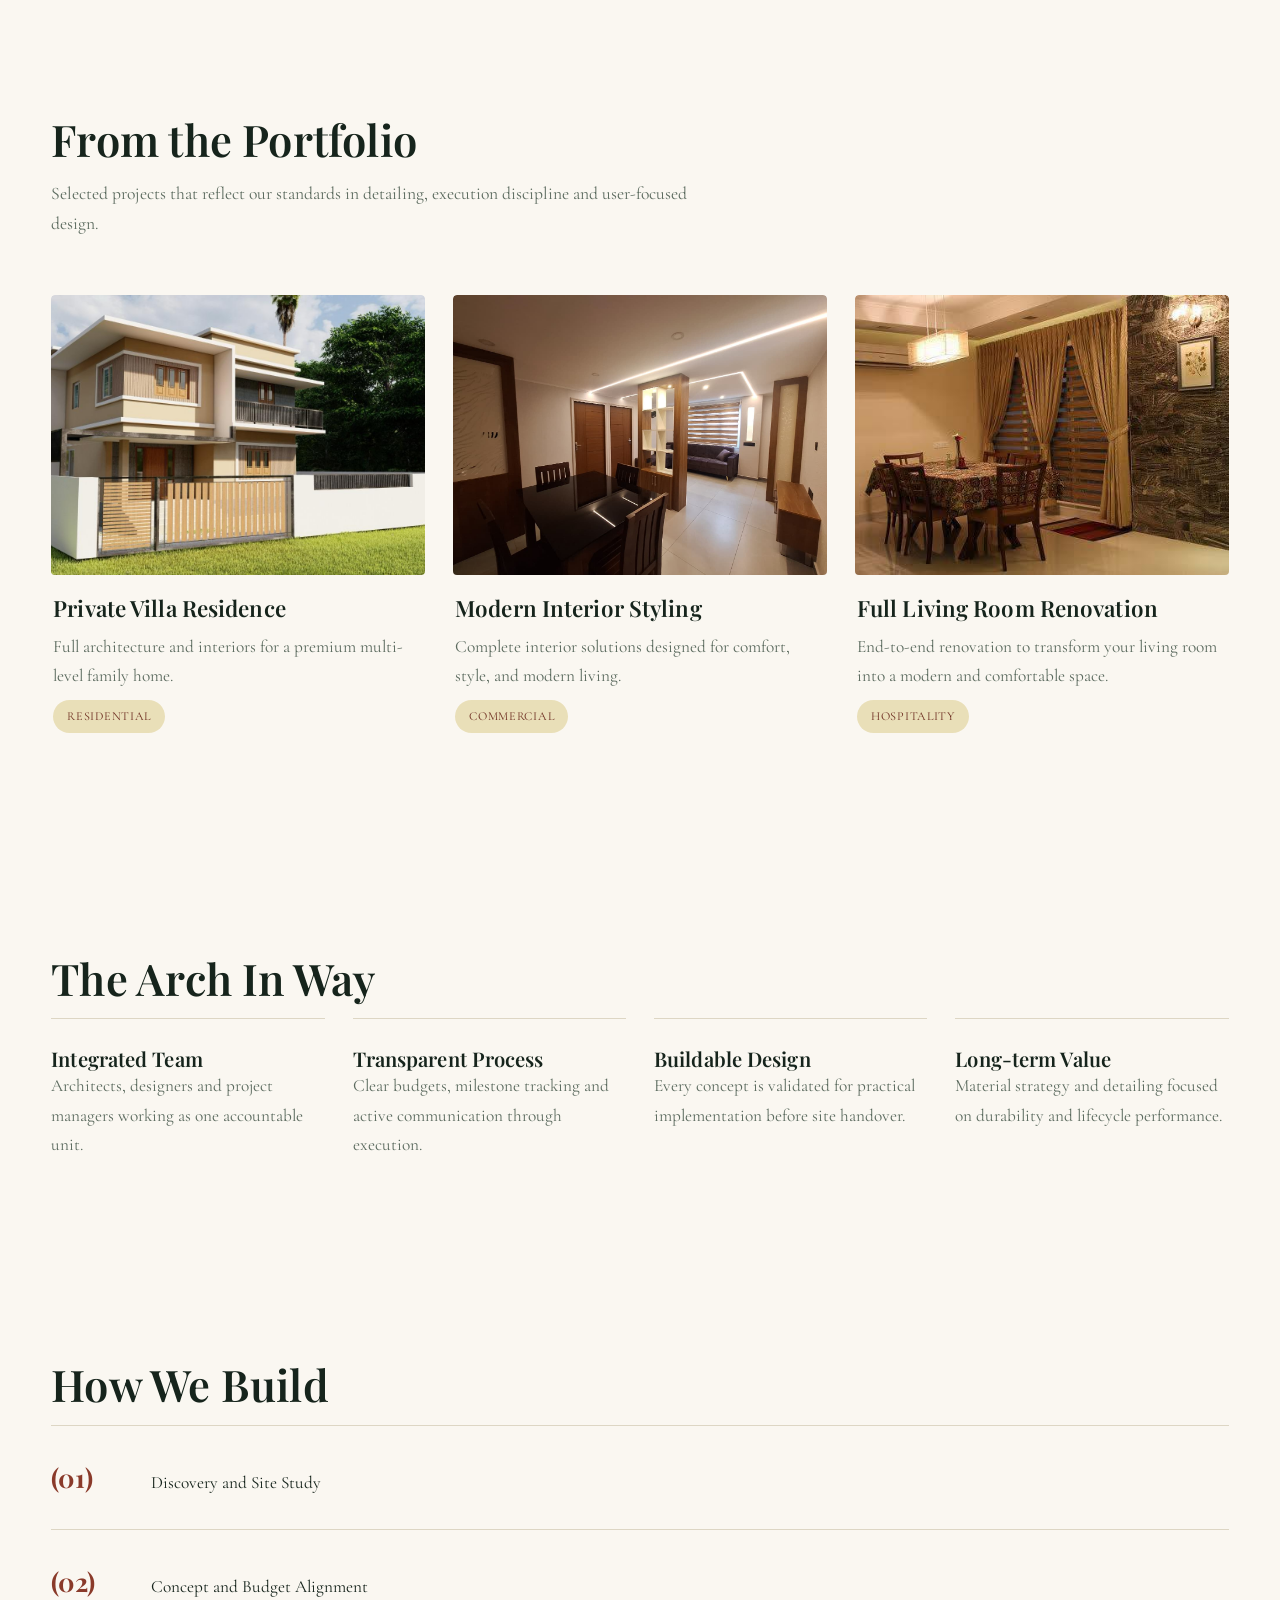
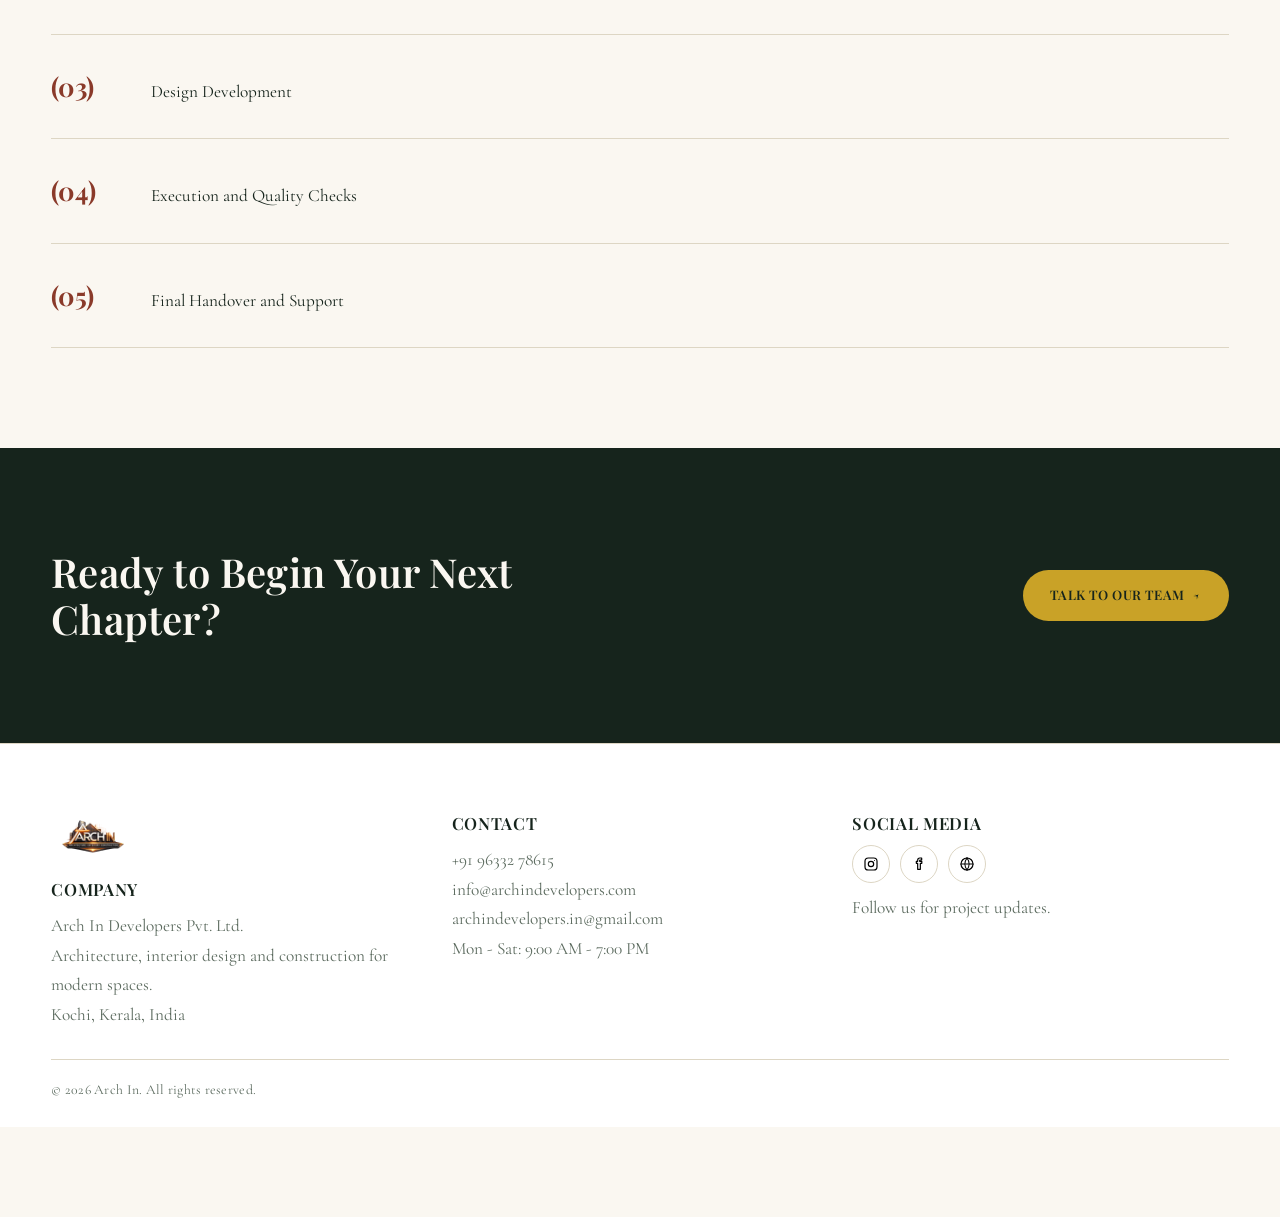
==== commit af909a35: "intraction vhange" ====
--- a/index.html
+++ b/index.html
@@ -7,7 +7,7 @@
   <meta name="description" content="Arch In delivers architecture, interior design and construction services for residential and commercial projects.">
   <link rel="preconnect" href="https://fonts.googleapis.com">
   <link rel="preconnect" href="https://fonts.gstatic.com" crossorigin>
-  <link href="https://fonts.googleapis.com/css2?family=Manrope:wght@400;500;600;700;800&family=Playfair+Display:wght@500;600;700&display=swap" rel="stylesheet">
+  <link href="https://fonts.googleapis.com/css2?family=Cormorant+Garamond:wght@400;500;600;700&family=Playfair+Display:wght@500;600;700;800&display=swap" rel="stylesheet">
   <link rel="stylesheet" href="assets/css/style.css">
 </head>
 <body>
@@ -34,9 +34,9 @@
 
   <section class="hero hero--home">
     <div class="container hero__content">
-      <span class="hero__eyebrow">Design. Build. Deliver.</span>
-      <h1 class="hero__title">Strong Foundations, Smart Design</h1>
-      <p class="hero__text">Archin Developers transforms ideas into durable, modern spaces crafted with excellence and care.</p>
+      <span class="hero__eyebrow">Est. in Craft &amp; Care</span>
+      <h1 class="hero__title">Timeless Spaces, Built to Last</h1>
+      <p class="hero__text">Archin Developers shapes ideas into enduring, well-made spaces — built with old-fashioned care and honest craftsmanship.</p>
       <div class="hero__buttons">
         <a href="projects.html" class="btn btn--primary">View Projects</a>
         <a href="contact.html" class="btn btn--secondary">Book Consultation</a>
@@ -55,7 +55,7 @@
 
   <section class="services section">
     <div class="container">
-      <h2 class="section__title">Core Services</h2>
+      <h2 class="section__title">Our Trade</h2>
       <p class="section__lead">Complete project lifecycle support for residential, commercial and mixed-use spaces.</p>
       <div class="services__grid">
         <article class="service__card card">
@@ -89,7 +89,7 @@
 
   <section class="projects section">
     <div class="container">
-      <h2 class="section__title">Featured Work</h2>
+      <h2 class="section__title">From the Portfolio</h2>
       <p class="section__lead">Selected projects that reflect our standards in detailing, execution discipline and user-focused design.</p>
       <div class="projects__grid">
         <article class="project__card card">
@@ -122,7 +122,7 @@
 
   <section class="why-us section">
     <div class="container">
-      <h2 class="section__title">Why Clients Choose Arch In</h2>
+      <h2 class="section__title">The Arch In Way</h2>
       <div class="why-us__grid">
         <article class="why-us__item">
           <h3>Integrated Team</h3>
@@ -146,7 +146,7 @@
 
   <section class="process section">
     <div class="container">
-      <h2 class="section__title">Our Delivery Process</h2>
+      <h2 class="section__title">How We Build</h2>
       <div class="process__steps">
         <div class="process__step"><div class="process__number">1</div><p>Discovery and Site Study</p></div>
         <div class="process__step"><div class="process__number">2</div><p>Concept and Budget Alignment</p></div>
@@ -159,7 +159,7 @@
 
   <section class="cta section">
     <div class="container">
-      <h2>Ready to Start Your Project?</h2>
+      <h2>Ready to Begin Your Next Chapter?</h2>
       <a href="contact.html" class="btn btn--primary">Talk to Our Team</a>
     </div>
   </section>
@@ -196,9 +196,4 @@
   </footer>
   <script src="assets/js/main.js"></script>
 </body>
-</html>
-
-
-
-
-
+</html>
--- a/assets/css/style.css
+++ b/assets/css/style.css
@@ -1,15 +1,16 @@
 :root {
-  --bg: #f4f2ee;
+  --bg: #faf7f1;
   --surface: #ffffff;
-  --surface-alt: #ece8e0;
-  --ink: #1f2428;
-  --muted: #5b646b;
-  --line: #d7d2c8;
-  --brand: #8b5e34;
-  --brand-dark: #6d4827;
-  --accent: #2e4f4f;
-  --radius: 14px;
-  --shadow: 0 14px 34px rgba(31, 36, 40, 0.09);
+  --surface-alt: #f1ece1;
+  --ink: #16241c;
+  --muted: #5c6b5f;
+  --line: #ddd6c4;
+  --brand: #8a3a2a;
+  --brand-dark: #6c2c1f;
+  --accent: #c9a227;
+  --accent-soft: #e9dfb8;
+  --radius: 4px;
+  --shadow: 0 10px 26px rgba(22, 36, 28, 0.1);
 }
 
 * {
@@ -18,23 +19,51 @@
   box-sizing: border-box;
 }
 
+*:focus-visible {
+  outline: 2px solid var(--brand);
+  outline-offset: 3px;
+}
+
+@media (prefers-reduced-motion: reduce) {
+  *, *::before, *::after {
+    animation-duration: 0.001ms !important;
+    animation-iteration-count: 1 !important;
+    transition-duration: 0.001ms !important;
+    scroll-behavior: auto !important;
+  }
+}
+
 html {
   scroll-behavior: smooth;
+  cursor: none;
+}
+
+@media (max-width: 900px), (pointer: coarse) {
+  html {
+    cursor: auto;
+  }
 }
 
 body {
-  font-family: "Manrope", "Segoe UI", Tahoma, sans-serif;
-  line-height: 1.65;
+  font-family: "Cormorant Garamond", "Georgia", serif;
+  font-size: 1.08rem;
+  line-height: 1.7;
   color: var(--ink);
-  background: linear-gradient(180deg, #f9f8f5 0%, var(--bg) 100%);
-}
-
-h1,
-h2,
-h3,
-h4 {
+  background: var(--bg);
+  padding-bottom: 90px;
+}
+
+h1, h2, h3, h4 {
   font-family: "Playfair Display", Georgia, serif;
-  line-height: 1.2;
+  font-weight: 600;
+  line-height: 1.18;
+  letter-spacing: 0.005em;
+}
+
+em, i {
+  font-family: "Playfair Display", Georgia, serif;
+  font-style: italic;
+  color: var(--brand);
 }
 
 img {
@@ -47,38 +76,83 @@
 }
 
 .container {
-  width: min(1120px, 92vw);
+  width: min(1180px, 92vw);
   margin: 0 auto;
 }
 
 .section {
-  padding: 84px 0;
+  padding: 100px 0;
 }
 
 .section__title {
-  text-align: center;
-  font-size: clamp(1.8rem, 3vw, 2.7rem);
-  margin-bottom: 16px;
+  text-align: left;
+  font-size: clamp(1.9rem, 3.4vw, 2.8rem);
+  margin-bottom: 14px;
+  max-width: 760px;
 }
 
 .section__lead {
-  max-width: 760px;
-  margin: 0 auto 46px;
-  text-align: center;
+  max-width: 640px;
+  margin: 0 0 56px;
+  text-align: left;
   color: var(--muted);
-}
-
+  font-size: 1.1rem;
+}
+
+/* ===== Custom morphing cursor ===== */
+.gc-cursor {
+  position: fixed;
+  top: 0;
+  left: 0;
+  width: 14px;
+  height: 14px;
+  border-radius: 50%;
+  background: var(--accent);
+  mix-blend-mode: multiply;
+  pointer-events: none;
+  z-index: 4000;
+  transform: translate(-50%, -50%);
+  transition: width 0.28s ease, height 0.28s ease, background 0.28s ease, opacity 0.2s ease;
+  display: flex;
+  align-items: center;
+  justify-content: center;
+  font-family: "Playfair Display", serif;
+  font-size: 0.72rem;
+  letter-spacing: 0.04em;
+  color: #16241c;
+  text-transform: uppercase;
+  white-space: nowrap;
+  opacity: 0;
+}
+
+.gc-cursor.is-active {
+  opacity: 1;
+}
+
+.gc-cursor.is-grow {
+  width: 76px;
+  height: 76px;
+  background: var(--accent-soft);
+}
+
+@media (max-width: 900px), (pointer: coarse) {
+  .gc-cursor {
+    display: none;
+  }
+}
+
+/* ===== Header ===== */
 .header {
   position: sticky;
   top: 0;
   z-index: 999;
-  background: rgba(255, 255, 255, 0.92);
-  backdrop-filter: blur(9px);
-  border-bottom: 1px solid rgba(215, 210, 200, 0.6);
+  background: rgba(250, 247, 241, 0.92);
+  backdrop-filter: blur(8px);
+  border-bottom: 1px solid var(--line);
 }
 
 .nav {
-  min-height: 78px;
+  min-height: 76px;
   display: flex;
   align-items: center;
   justify-content: space-between;
@@ -86,33 +160,25 @@
 }
 
 .logo {
-  height: 72px;
+  height: 58px;
   width: auto;
 }
 
+/* Original nav stays in DOM for accessibility/SEO but is visually hidden;
+   the floating pill bar (injected by main.js) becomes the visible nav. */
 .nav__menu {
-  list-style: none;
-  display: flex;
-  flex-wrap: wrap;
-  gap: 20px;
+  display: none;
 }
 
 .nav__link {
   text-decoration: none;
+  font-family: "Playfair Display", serif;
   font-weight: 600;
+  font-size: 0.92rem;
+  letter-spacing: 0.03em;
+  text-transform: uppercase;
   color: var(--muted);
   position: relative;
-}
-
-.nav__link::after {
-  content: "";
-  position: absolute;
-  left: 0;
-  bottom: -8px;
-  width: 0;
-  height: 2px;
-  background: var(--brand);
-  transition: width 0.25s ease;
 }
 
 .nav__link:hover,
@@ -120,17 +186,66 @@
   color: var(--ink);
 }
 
-.nav__link:hover::after,
-.nav__link.active::after {
-  width: 100%;
-}
-
+/* Floating bottom pill nav (built by main.js, mirrors header nav links) */
+.floating-nav {
+  position: fixed;
+  left: 50%;
+  bottom: 22px;
+  transform: translateX(-50%);
+  z-index: 1000;
+  display: flex;
+  align-items: center;
+  gap: 4px;
+  background: rgba(250, 247, 241, 0.95);
+  backdrop-filter: blur(10px);
+  border: 1px solid var(--line);
+  border-radius: 999px;
+  padding: 6px;
+  box-shadow: var(--shadow);
+}
+
+.floating-nav__link {
+  text-decoration: none;
+  font-family: "Playfair Display", serif;
+  font-weight: 600;
+  font-size: 0.78rem;
+  letter-spacing: 0.04em;
+  text-transform: uppercase;
+  color: var(--muted);
+  padding: 10px 16px;
+  border-radius: 999px;
+  transition: background 0.25s ease, color 0.25s ease;
+}
+
+.floating-nav__link.active {
+  background: var(--accent);
+  color: #16241c;
+}
+
+.floating-nav__link:hover:not(.active) {
+  color: var(--ink);
+}
+
+@media (max-width: 640px) {
+  .floating-nav {
+    gap: 2px;
+    padding: 5px;
+    width: min(94vw, 460px);
+    overflow-x: auto;
+  }
+  .floating-nav__link {
+    padding: 8px 11px;
+    font-size: 0.68rem;
+  }
+}
+
+/* ===== Hero ===== */
 .hero {
-  min-height: clamp(520px, 72vh, 760px);
+  min-height: clamp(520px, 74vh, 760px);
   display: grid;
   place-items: center;
-  color: #fff;
-  text-align: center;
+  color: #faf7f1;
+  text-align: left;
   background-size: cover;
   background-position: center;
   position: relative;
@@ -140,40 +255,43 @@
   content: "";
   position: absolute;
   inset: 0;
-  background: linear-gradient(130deg, rgba(13, 16, 19, 0.74), rgba(30, 42, 42, 0.48));
+  background: linear-gradient(160deg, rgba(15, 22, 17, 0.66), rgba(15, 22, 17, 0.32));
 }
 
 .hero__content {
   position: relative;
   max-width: 880px;
-  padding: 18px;
+  width: 100%;
+  padding: 0 24px;
+  text-align: left;
 }
 
 .hero__eyebrow {
   display: inline-block;
-  letter-spacing: 0.16em;
+  letter-spacing: 0.18em;
   text-transform: uppercase;
-  font-size: 0.8rem;
+  font-size: 0.78rem;
   margin-bottom: 18px;
-  color: #e7ddd1;
+  color: var(--accent-soft);
+  font-family: "Playfair Display", serif;
 }
 
 .hero__title {
-  font-size: clamp(2rem, 5vw, 4rem);
-  margin-bottom: 18px;
+  font-size: clamp(2.1rem, 5vw, 4rem);
+  margin-bottom: 20px;
 }
 
 .hero__text {
-  max-width: 760px;
-  margin: 0 auto;
-  color: #e6e3df;
-  font-size: clamp(1rem, 2vw, 1.22rem);
+  max-width: 620px;
+  margin: 0;
+  color: #ece6d6;
+  font-size: clamp(1rem, 1.6vw, 1.2rem);
 }
 
 .hero__buttons {
-  margin-top: 30px;
+  margin-top: 34px;
   display: flex;
-  justify-content: center;
+  justify-content: flex-start;
   gap: 12px;
   flex-wrap: wrap;
 }
@@ -183,7 +301,7 @@
 }
 
 .hero--sub {
-  min-height: 430px;
+  min-height: 420px;
 }
 
 .hero--services {
@@ -206,35 +324,47 @@
   background-image: url("https://images.unsplash.com/photo-1523413651479-597eb2da0ad6?auto=format&fit=crop&w=1800&q=80");
 }
 
+/* ===== Buttons: soft pill, accent-filled ===== */
 .btn {
   text-decoration: none;
   display: inline-flex;
   align-items: center;
   justify-content: center;
-  padding: 12px 24px;
+  gap: 8px;
+  padding: 13px 26px;
   border-radius: 999px;
   border: 1px solid transparent;
-  font-weight: 700;
-  transition: 0.2s ease;
+  font-family: "Playfair Display", serif;
+  font-weight: 600;
+  letter-spacing: 0.03em;
+  text-transform: uppercase;
+  font-size: 0.82rem;
+  transition: 0.25s ease;
+}
+
+.btn::after {
+  content: "\2197";
+  font-size: 0.95em;
 }
 
 .btn--primary {
+  background: var(--accent);
+  color: #16241c;
+}
+
+.btn--primary:hover {
   background: var(--brand);
-  color: #fff;
-}
-
-.btn--primary:hover {
+  color: #faf7f1;
   transform: translateY(-1px);
-  background: var(--brand-dark);
 }
 
 .btn--secondary {
-  border-color: rgba(255, 255, 255, 0.85);
-  color: #fff;
+  border-color: rgba(250, 247, 241, 0.8);
+  color: #faf7f1;
 }
 
 .btn--secondary:hover {
-  background: #fff;
+  background: #faf7f1;
   color: var(--ink);
 }
 
@@ -242,6 +372,11 @@
   width: 100%;
 }
 
+.btn:active {
+  transform: scale(0.97);
+}
+
+/* ===== Stats ===== */
 .stats {
   background: var(--surface);
   border-top: 1px solid var(--line);
@@ -251,46 +386,112 @@
 .stats__grid {
   display: grid;
   grid-template-columns: repeat(4, 1fr);
-  gap: 16px;
 }
 
 .stat {
-  text-align: center;
-  padding: 28px 14px;
+  text-align: left;
+  padding: 36px 24px;
+  border-right: 1px solid var(--line);
+}
+
+.stat:last-child {
+  border-right: 0;
 }
 
 .stat__number {
-  font-size: clamp(1.7rem, 3vw, 2.4rem);
-  font-weight: 800;
-  color: var(--accent);
+  font-family: "Playfair Display", serif;
+  font-size: clamp(1.8rem, 3vw, 2.4rem);
+  font-weight: 700;
+  color: var(--brand);
+  display: block;
 }
 
 .stat__label {
   color: var(--muted);
-  font-weight: 600;
-}
-
-.services,
-.projects,
-.values,
-.process,
-.contact-main,
-.story,
-.detail,
-.grid-section {
-  background: transparent;
-}
-
+  font-size: 0.88rem;
+  letter-spacing: 0.03em;
+  text-transform: uppercase;
+}
+
+/* ===== Editorial alternating rows (story/service-detail) ===== */
+.story__content,
+.areas__content,
+.detail__content,
+.service-detail__content {
+  display: grid;
+  grid-template-columns: 1.05fr 1fr;
+  gap: 56px;
+  align-items: center;
+}
+
+.story__image img,
+.detail__media img,
+.service-detail__image img {
+  width: 100%;
+  height: 420px;
+  object-fit: cover;
+  border-radius: var(--radius);
+}
+
+.service-detail {
+  padding: 0;
+  border-top: 1px solid var(--line);
+}
+
+.service-detail .container.service-detail__content {
+  padding: 80px 0;
+}
+
+.service-detail__text h2::before {
+  content: "";
+  display: block;
+  width: 40px;
+  height: 2px;
+  background: var(--accent);
+  margin-bottom: 18px;
+}
+
+.service-detail__text ul,
+.project-detail__text ul,
+.clean-list {
+  list-style: none;
+  display: grid;
+  gap: 9px;
+  margin: 20px 0 26px;
+}
+
+.service-detail__text li,
+.project-detail__text li,
+.clean-list li {
+  position: relative;
+  padding-left: 22px;
+  color: var(--muted);
+}
+
+.service-detail__text li::before,
+.project-detail__text li::before,
+.clean-list li::before {
+  content: "\2014";
+  position: absolute;
+  left: 0;
+  color: var(--brand);
+  font-weight: 700;
+}
+
+.alternate-bg {
+  background: var(--surface-alt);
+}
+
+/* ===== Cards: flattened, full-bleed photography ===== */
 .services__grid,
 .projects__grid,
 .values__grid,
 .why-us__grid,
 .network__grid,
 .contact__grid,
-.process__steps,
 .cards-3 {
   display: grid;
-  gap: 22px;
+  gap: 28px;
 }
 
 .services__grid {
@@ -309,26 +510,26 @@
 }
 
 .card {
-  background: var(--surface);
+  background: transparent;
   border-radius: var(--radius);
-  border: 1px solid var(--line);
-  box-shadow: var(--shadow);
-  padding: 24px;
+  border: none;
+  border-top: 1px solid var(--line);
+  box-shadow: none;
+  padding: 26px 0 0;
+  transition: transform 0.3s ease;
+}
+
+.card:hover {
+  transform: translateY(-3px);
 }
 
 .service__icon,
 .value__icon,
 .network__icon,
 .contact__icon {
-  width: 50px;
-  height: 50px;
-  border-radius: 50%;
-  display: grid;
-  place-items: center;
-  font-weight: 700;
-  background: var(--surface-alt);
-  color: var(--accent);
-  margin-bottom: 14px;
+  width: 0;
+  height: 0;
+  display: none;
 }
 
 .service__card h3,
@@ -339,7 +540,7 @@
 .step__title,
 .feature__title {
   margin-bottom: 10px;
-  font-size: 1.35rem;
+  font-size: 1.4rem;
 }
 
 .service__card p,
@@ -352,37 +553,54 @@
   color: var(--muted);
 }
 
-  .services .btn {
-  margin-top: 26px;
-}
-
-.projects {
-  background: linear-gradient(180deg, transparent, rgba(236, 232, 224, 0.45));
-}
-
+.services .btn {
+  margin-top: 30px;
+}
+
+/* Projects: full-bleed, no border/shadow box, accent label */
 .project__card {
   overflow: hidden;
   padding: 0;
+  background: transparent;
+  border: none;
+  box-shadow: none;
+  transition: transform 0.3s ease;
+}
+
+.project__card:hover {
+  transform: translateY(-4px);
 }
 
 .project__img {
   width: 100%;
-  height: 240px;
+  height: 280px;
   object-fit: cover;
+  border-radius: var(--radius);
+  transition: transform 0.6s cubic-bezier(0.22, 1, 0.36, 1);
+}
+
+.project__card:hover .project__img {
+  transform: scale(1.04);
 }
 
 .project__content {
-  padding: 20px;
+  display: block;
+  padding: 20px 2px;
+  color: inherit;
+  text-decoration: none;
 }
 
 .project__type {
   display: inline-flex;
   margin-top: 10px;
-  font-size: 0.84rem;
-  border: 1px solid var(--line);
+  font-size: 0.76rem;
+  letter-spacing: 0.06em;
+  text-transform: uppercase;
+  border: none;
   border-radius: 999px;
-  padding: 6px 12px;
-  color: var(--muted);
+  padding: 6px 14px;
+  background: var(--accent-soft);
+  color: var(--brand-dark);
 }
 
 .why-us__item,
@@ -390,128 +608,95 @@
 .value__card,
 .service__card,
 .feature__item {
-  background: var(--surface);
-  border: 1px solid var(--line);
-  border-radius: var(--radius);
-  box-shadow: var(--shadow);
-  padding: 24px;
-}
-
+  background: transparent;
+  border: none;
+  border-top: 1px solid var(--line);
+  border-radius: 0;
+  box-shadow: none;
+  padding: 28px 0 0;
+}
+
+/* ===== Process: numbered editorial list, no boxes ===== */
 .process__steps {
-  grid-template-columns: repeat(5, minmax(0, 1fr));
+  display: grid;
+  gap: 0;
+  grid-template-columns: 1fr;
 }
 
 .process__step {
-  text-align: center;
-  background: var(--surface);
-  border-radius: var(--radius);
-  border: 1px solid var(--line);
-  padding: 20px;
-  box-shadow: var(--shadow);
+  text-align: left;
+  background: transparent;
+  border: none;
+  border-top: 1px solid var(--line);
+  border-radius: 0;
+  padding: 30px 0;
+  box-shadow: none;
+  display: grid;
+  grid-template-columns: 80px 1fr;
+  gap: 20px;
+  align-items: baseline;
+}
+
+.process__step:last-child {
+  border-bottom: 1px solid var(--line);
 }
 
 .process__number {
-  width: 44px;
-  height: 44px;
-  border-radius: 50%;
-  display: grid;
-  place-items: center;
-  background: var(--accent);
-  color: #fff;
-  margin: 0 auto 12px;
+  width: auto;
+  height: auto;
+  border-radius: 0;
+  display: block;
+  background: none;
+  color: var(--brand);
+  margin: 0;
   font-weight: 700;
-}
-
-.story__content,
-.areas__content,
-.detail__content {
-  display: grid;
-  grid-template-columns: 1.2fr 1fr;
-  gap: 30px;
-  align-items: center;
-}
-
-.story__image img,
-.detail__media img,
-.service-detail__image img {
-  border-radius: var(--radius);
-  box-shadow: var(--shadow);
-  border: 1px solid var(--line);
-  min-height: 300px;
-  object-fit: cover;
-}
-
-.service-detail {
-  padding: 56px 0;
-}
-
-.service-detail__content {
-  display: grid;
-  grid-template-columns: 1.1fr 1fr;
-  gap: 30px;
-  align-items: center;
-}
-
-.service-detail__text ul,
-.project-detail__text ul,
-.clean-list {
-  list-style: none;
-  display: grid;
-  gap: 9px;
-  margin: 18px 0 22px;
-}
-
-.service-detail__text li,
-.project-detail__text li,
-.clean-list li {
-  position: relative;
-  padding-left: 22px;
-}
-
-.service-detail__text li::before,
-.project-detail__text li::before,
-.clean-list li::before {
-  content: ">";
-  position: absolute;
-  left: 0;
-  color: var(--brand);
-  font-weight: 700;
-}
-
-.alternate-bg {
-  background: rgba(236, 232, 224, 0.55);
-}
-
+  font-family: "Playfair Display", serif;
+  font-size: 1.6rem;
+}
+
+.process__number::before {
+  content: "(0";
+}
+
+.process__number::after {
+  content: ")";
+}
+
+/* ===== Filters ===== */
 .filters {
-  padding: 26px 0;
+  padding: 30px 0 10px;
 }
 
 .filters__list {
   display: flex;
-  justify-content: center;
+  justify-content: flex-start;
   flex-wrap: wrap;
-  gap: 12px;
+  gap: 10px;
 }
 
 .filter__btn {
   text-decoration: none;
-  padding: 10px 18px;
+  padding: 9px 18px;
   border: 1px solid var(--line);
   border-radius: 999px;
   color: var(--muted);
-  font-weight: 700;
-  background: var(--surface);
+  font-family: "Playfair Display", serif;
+  font-weight: 600;
+  font-size: 0.82rem;
+  background: transparent;
+  transition: 0.25s ease;
 }
 
 .filter__btn.active,
 .filter__btn:hover {
   background: var(--accent);
-  color: #fff;
+  color: #16241c;
   border-color: var(--accent);
 }
 
+/* ===== Project detail ===== */
 .project-detail {
-  background: rgba(236, 232, 224, 0.42);
+  background: var(--surface-alt);
 }
 
 .project-detail__meta {
@@ -526,46 +711,45 @@
   border: 1px solid var(--line);
   border-radius: 999px;
   background: var(--surface);
-  padding: 7px 13px;
+  padding: 7px 15px;
   color: var(--muted);
+  font-size: 0.88rem;
 }
 
 .project-detail__gallery {
-  margin: 28px 0;
+  margin: 32px 0;
   display: grid;
   grid-template-columns: repeat(3, minmax(0, 1fr));
-  gap: 16px;
+  gap: 14px;
 }
 
 .project-detail__gallery img {
   width: 100%;
-  height: 240px;
+  height: 260px;
   object-fit: cover;
   border-radius: var(--radius);
-  border: 1px solid var(--line);
-  box-shadow: var(--shadow);
 }
 
 .project-detail__content {
   display: grid;
   grid-template-columns: 1.5fr 1fr;
-  gap: 24px;
+  gap: 30px;
 }
 
 .project__stats {
   display: flex;
-  gap: 16px;
+  gap: 24px;
 }
 
 .project-detail__sidebar {
   background: var(--surface);
   border: 1px solid var(--line);
   border-radius: var(--radius);
-  box-shadow: var(--shadow);
-  padding: 20px;
+  padding: 24px;
   height: fit-content;
 }
 
+/* ===== Contact ===== */
 .contact__grid {
   grid-template-columns: 1.05fr 0.95fr;
   align-items: start;
@@ -577,62 +761,69 @@
   background: var(--surface);
   border: 1px solid var(--line);
   border-radius: var(--radius);
-  box-shadow: var(--shadow);
+  box-shadow: none;
 }
 
 .contact__form-section,
 .contact__info {
-  padding: 24px;
+  padding: 30px;
 }
 
 .contact__form {
   display: grid;
-  gap: 12px;
+  gap: 14px;
 }
 
 .form__row {
   display: grid;
   grid-template-columns: repeat(2, minmax(0, 1fr));
-  gap: 12px;
+  gap: 14px;
 }
 
 .form__group input,
 .form__group select,
 .form__group textarea {
   width: 100%;
-  border: 1px solid var(--line);
-  border-radius: 10px;
-  padding: 11px 12px;
+  border: none;
+  border-bottom: 1px solid var(--line);
+  border-radius: 0;
+  padding: 12px 2px;
   font: inherit;
+  background: transparent;
+  transition: border-color 0.25s ease;
 }
 
 .form__group input:focus,
 .form__group select:focus,
 .form__group textarea:focus {
-  outline: 2px solid rgba(46, 79, 79, 0.2);
-  border-color: var(--accent);
+  outline: none;
+  border-color: var(--brand);
 }
 
 .contact__info {
   display: grid;
+  gap: 16px;
+}
+
+.contact__item {
+  padding: 20px;
+  display: grid;
+  grid-template-columns: auto 1fr;
   gap: 14px;
-}
-
-.contact__item {
-  padding: 18px;
-  display: grid;
-  grid-template-columns: auto 1fr;
-  gap: 12px;
+  border: none;
+  border-top: 1px solid var(--line);
+  border-radius: 0;
 }
 
 .contact__icon-img {
-  width: 22px;
-  height: 22px;
+  width: 20px;
+  height: 20px;
   display: block;
 }
+
 .contact__link {
   text-decoration: none;
-  color: var(--accent);
+  color: var(--brand);
   font-weight: 700;
 }
 
@@ -648,12 +839,10 @@
 }
 
 .map-container {
-  margin-top: 16px;
+  margin-top: 18px;
   border-radius: var(--radius);
-  border: 1px solid var(--line);
-  box-shadow: var(--shadow);
   overflow: hidden;
-  height: 360px;
+  height: 380px;
 }
 
 .map-container iframe {
@@ -663,42 +852,61 @@
   display: block;
 }
 
+/* ===== CTA ===== */
 .cta {
-  text-align: center;
-  background: linear-gradient(115deg, #243333, #2f5151);
-  color: #f4f2ee;
+  text-align: left;
+  background: var(--ink);
+  color: #faf7f1;
+}
+
+.cta .container {
+  display: flex;
+  flex-wrap: wrap;
+  align-items: center;
+  justify-content: space-between;
+  gap: 24px;
 }
 
 .cta h2 {
-  font-size: clamp(1.6rem, 3.5vw, 2.4rem);
-  margin-bottom: 18px;
-}
-
+  font-size: clamp(1.7rem, 3.5vw, 2.5rem);
+  margin: 0;
+  max-width: 600px;
+}
+
+.cta .btn--primary {
+  flex-shrink: 0;
+}
+
+/* ===== Footer ===== */
 .footer {
-  background: #192121;
-  color: #e6e2db;
-  padding: 60px 0 20px;
+  background: var(--surface);
+  color: var(--ink);
+  padding: 70px 0 26px;
+  border-top: 1px solid var(--line);
 }
 
 .footer__content {
   display: grid;
   grid-template-columns: repeat(3, minmax(0, 1fr));
-  gap: 22px;
-  margin-bottom: 20px;
+  gap: 24px;
+  margin-bottom: 30px;
 }
 
 .footer__logo {
-  height: 62px;
-  margin-bottom: 8px;
+  height: 56px;
+  margin-bottom: 10px;
 }
 
 .footer__section h3 {
-  margin-bottom: 10px;
+  margin-bottom: 12px;
+  font-size: 1.05rem;
+  text-transform: uppercase;
+  letter-spacing: 0.04em;
 }
 
 .footer__section p,
 .footer__section a {
-  color: #cfc8bd;
+  color: var(--muted);
 }
 
 .footer__section a {
@@ -706,7 +914,7 @@
 }
 
 .footer__section a:hover {
-  color: #fff;
+  color: var(--brand);
 }
 
 .footer__social {
@@ -719,39 +927,107 @@
   width: 38px;
   height: 38px;
   border-radius: 50%;
-  border: 1px solid rgba(255, 255, 255, 0.35);
+  border: 1px solid var(--line);
   display: grid;
   place-items: center;
-  font-size: 0.75rem;
-  font-weight: 700;
-  letter-spacing: 0.04em;
-  color: #e6e2db;
-  transition: 0.2s ease;
+  transition: 0.25s ease;
 }
 
 .footer__social-icon {
-  width: 18px;
-  height: 18px;
+  width: 16px;
+  height: 16px;
   display: block;
 }
 
 .footer__social-link:hover {
-  background: var(--brand);
-  border-color: var(--brand);
-  color: #fff;
+  background: var(--accent);
+  border-color: var(--accent);
 }
 
 .footer__social-note {
-  color: #b8b1a5;
+  color: var(--muted);
 }
 
 .footer__bottom {
-  border-top: 1px solid rgba(255, 255, 255, 0.15);
-  padding-top: 16px;
-  text-align: center;
-  color: #b8b1a5;
-}
-
+  border-top: 1px solid var(--line);
+  padding-top: 18px;
+  text-align: left;
+  color: var(--muted);
+  font-size: 0.86rem;
+  letter-spacing: 0.02em;
+}
+
+/* ===== Scroll reveal ===== */
+.reveal {
+  opacity: 0;
+  transform: translateY(24px);
+  transition: opacity 0.7s ease, transform 0.7s ease;
+}
+
+.reveal.is-visible {
+  opacity: 1;
+  transform: translateY(0);
+}
+
+.reveal-stagger.is-visible > * {
+  animation: reveal-rise 0.6s ease forwards;
+}
+
+.reveal-stagger > * {
+  opacity: 0;
+}
+
+.reveal-stagger.is-visible > *:nth-child(1) { animation-delay: 0.02s; }
+.reveal-stagger.is-visible > *:nth-child(2) { animation-delay: 0.1s; }
+.reveal-stagger.is-visible > *:nth-child(3) { animation-delay: 0.18s; }
+.reveal-stagger.is-visible > *:nth-child(4) { animation-delay: 0.26s; }
+.reveal-stagger.is-visible > *:nth-child(5) { animation-delay: 0.34s; }
+.reveal-stagger.is-visible > *:nth-child(6) { animation-delay: 0.42s; }
+
+@keyframes reveal-rise {
+  from { opacity: 0; transform: translateY(18px); }
+  to { opacity: 1; transform: translateY(0); }
+}
+
+.scroll-progress {
+  position: fixed;
+  top: 0;
+  left: 0;
+  height: 3px;
+  width: 0%;
+  background: var(--accent);
+  z-index: 1100;
+  transition: width 0.08s linear;
+}
+
+.back-to-top {
+  position: fixed;
+  right: 22px;
+  bottom: 92px;
+  width: 44px;
+  height: 44px;
+  border-radius: 50%;
+  background: var(--ink);
+  color: #faf7f1;
+  display: grid;
+  place-items: center;
+  font-size: 1.1rem;
+  text-decoration: none;
+  box-shadow: var(--shadow);
+  opacity: 0;
+  transform: translateY(10px);
+  pointer-events: none;
+  transition: opacity 0.3s ease, transform 0.3s ease;
+  z-index: 900;
+}
+
+.back-to-top.is-visible {
+  opacity: 1;
+  transform: translateY(0);
+  pointer-events: auto;
+}
+
+/* Mobile nav (kept functional, visually secondary now) */
 .menu-toggle,
 .menu-backdrop {
   display: none;
@@ -767,10 +1043,6 @@
     grid-template-columns: repeat(2, minmax(0, 1fr));
   }
 
-  .process__steps {
-    grid-template-columns: repeat(3, minmax(0, 1fr));
-  }
-
   .footer__content {
     grid-template-columns: repeat(2, minmax(0, 1fr));
   }
@@ -779,126 +1051,32 @@
 @media (max-width: 768px) {
   .nav {
     justify-content: space-between;
-    min-height: 78px;
+    min-height: 70px;
     padding: 8px 0;
   }
 
-  .nav__logo {
-    order: 1;
-  }
-
   .nav__menu {
-    position: fixed;
-    top: 0;
-    left: 0;
-    width: min(280px, 82vw);
-    height: 100vh;
-    display: flex;
-    flex-direction: column;
-    gap: 12px;
-    padding: 88px 20px 24px;
-    background: #192121;
-    border-right: 1px solid rgba(255, 255, 255, 0.12);
-    overflow-y: auto;
-    transform: translateX(-105%);
-    transition: transform 0.25s ease;
-    z-index: 1002;
-  }
-
-  .menu-toggle {
-    position: static;
-    transform: none;
-    order: 2;
-    margin-left: auto;
-    width: 44px;
-    height: 44px;
-    border: 1px solid rgba(25, 33, 33, 0.2);
-    border-radius: 14px;
-    background: #ffffff;
-    display: inline-flex;
-    flex-direction: column;
-    align-items: center;
-    justify-content: center;
-    gap: 6px;
-    z-index: 1003;
-    box-shadow: 0 10px 22px rgba(0, 0, 0, 0.12);
-    cursor: pointer;
-  }
-
-  .menu-toggle span {
-    width: 18px;
-    height: 2px;
-    background: #192121;
-    transition: transform 0.2s ease, opacity 0.2s ease;
-  }
-
-  .menu-backdrop {
-    display: block;
-    position: fixed;
-    inset: 0;
-    background: rgba(16, 20, 20, 0.42);
-    opacity: 0;
-    pointer-events: none;
-    transition: opacity 0.2s ease;
-    z-index: 998;
-  }
-
-  body.menu-open .nav__menu {
-    transform: translateX(0);
-  }
-
-  body.menu-open .menu-backdrop {
-    display: block;
-    opacity: 1;
-    pointer-events: auto;
-  }
-
-  body.menu-open .menu-toggle span:nth-child(1) {
-    transform: translateY(8px) rotate(45deg);
-  }
-
-  body.menu-open .menu-toggle span:nth-child(2) {
-    opacity: 0;
-  }
-
-  body.menu-open .menu-toggle span:nth-child(3) {
-    transform: translateY(-8px) rotate(-45deg);
-  }
-
-  .nav__link {
-    color: #d9d3c8;
-    font-size: 1rem;
-    padding: 6px 0;
-  }
-
-  .nav__link.active,
-  .nav__link:hover {
-    color: #ffffff;
-  }
-
-  .nav__link::after {
-    background: #d9d3c8;
+    display: none;
   }
 
   .section {
-    padding: 66px 0;
+    padding: 70px 0;
   }
 
   .hero {
-    min-height: 510px;
+    min-height: 520px;
   }
 
   .hero--sub {
-    min-height: 390px;
-  }
-
- .services__grid,
+    min-height: 380px;
+  }
+
+  .services__grid,
   .projects__grid,
   .values__grid,
   .cards-3,
   .why-us__grid,
   .network__grid,
-  .process__steps,
   .stats__grid,
   .project-detail__gallery,
   .contact__grid,
@@ -912,43 +1090,36 @@
     grid-template-columns: 1fr;
   }
 
+  .process__step {
+    grid-template-columns: 56px 1fr;
+  }
+
+  .stat {
+    border-right: 0;
+    border-bottom: 1px solid var(--line);
+  }
+
+  .stat:last-child {
+    border-bottom: 0;
+  }
+
   .project__stats {
     justify-content: space-between;
   }
-}
-
-
-.why-us__item
-
-
-@media (max-width: 768px) {
-  body:not(.menu-ready) .nav {
+
+  .cta .container {
     flex-direction: column;
-    gap: 10px;
-    padding: 12px 0;
-  }
-
-  body:not(.menu-ready) .nav__menu {
-    position: static;
-    width: auto;
-    height: auto;
-    flex-direction: row;
-    justify-content: center;
-    flex-wrap: wrap;
-    padding: 0;
-    background: transparent;
-    border-right: 0;
-    overflow: visible;
-    transform: none;
-    transition: none;
-    z-index: auto;
-  }
-
-  body:not(.menu-ready) .menu-toggle,
-  body:not(.menu-ready) .menu-backdrop {
-    display: none;
-  }
-}
-
-
-
+    align-items: flex-start;
+  }
+
+  body {
+    padding-bottom: 76px;
+  }
+
+  .back-to-top {
+    bottom: 80px;
+    right: 16px;
+    width: 40px;
+    height: 40px;
+  }
+}
